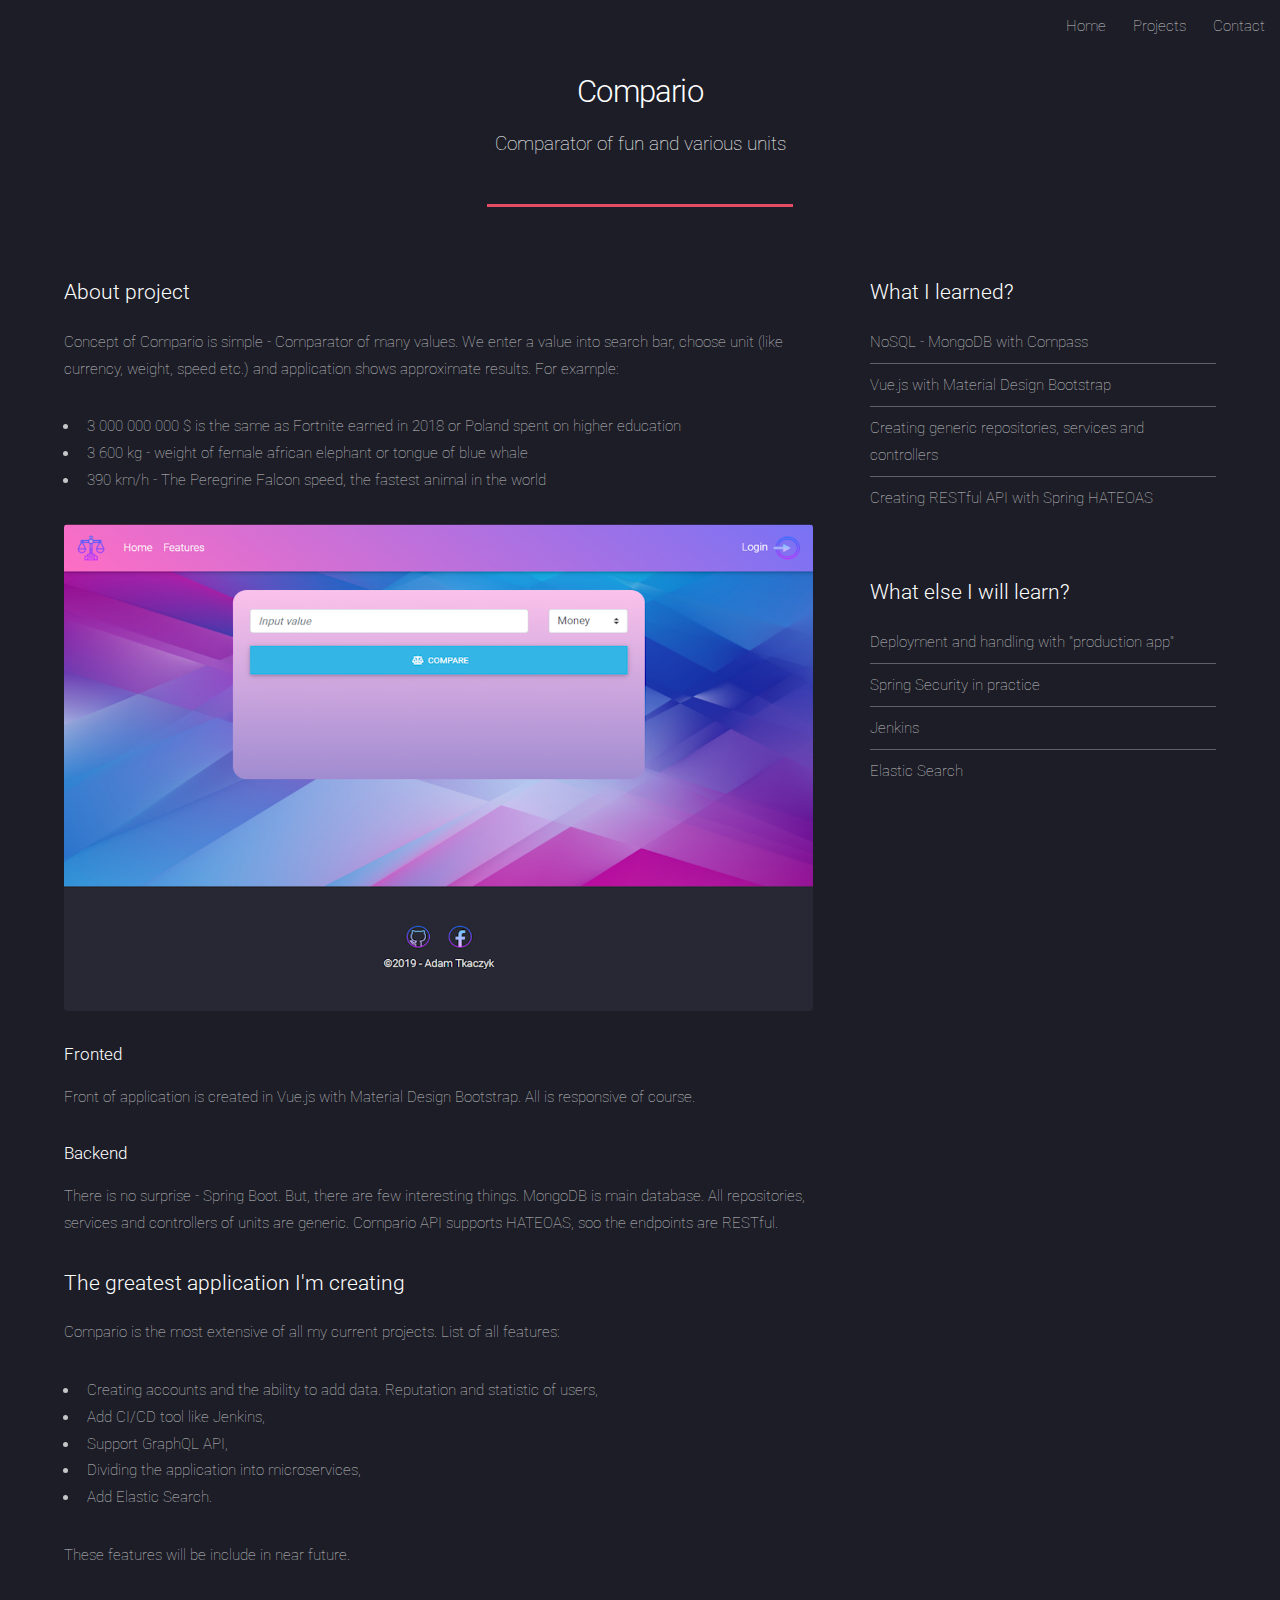
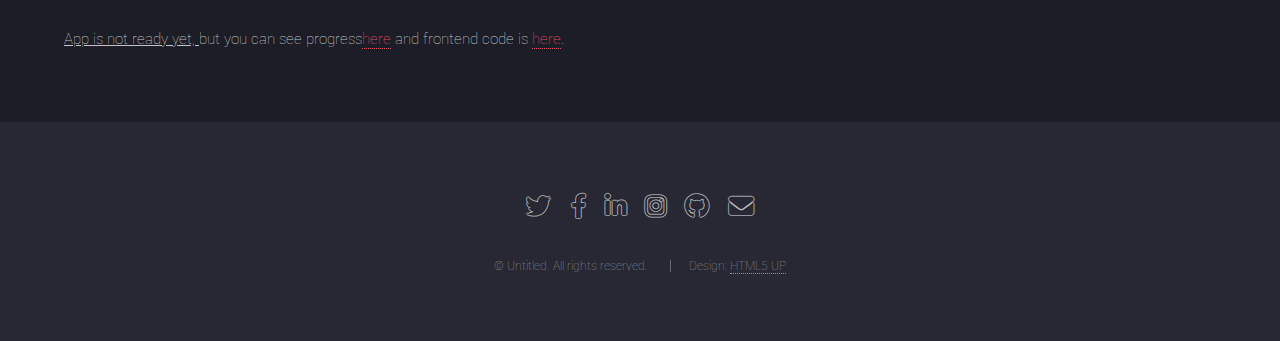
==== compario.html @ a169ca01 "add favicon.io support" ====
<!DOCTYPE HTML>
<!--
	Landed by HTML5 UP
	html5up.net | @ajlkn
	Free for personal and commercial use under the CCA 3.0 license (html5up.net/license)
-->
<html lang="en">
<head>
    <title>Adam Tkaczyk - Compario</title>
    <meta charset="utf-8"/>
    <meta name="viewport" content="width=device-width, initial-scale=1, user-scalable=no"/>
    <link rel="stylesheet" href="assets/css/main.css"/>

    <!--    favicons-->
    <link rel="apple-touch-icon" sizes="180x180" href="images/favicon_io/apple-touch-icon.png">
    <link rel="icon" type="image/png" sizes="32x32" href="images/favicon_io/favicon-32x32.png">
    <link rel="icon" type="image/png" sizes="16x16" href="images/favicon_io/favicon-16x16.png">
    <link rel="manifest" href="images/favicon_io/site.webmanifest">

    <noscript>
        <link rel="stylesheet" href="assets/css/noscript.css"/>
    </noscript>
</head>
<body class="is-preload landing">
<div id="page-wrapper">

    <!-- Header -->
    <header id="header">
        <h1 id="logo"><a href="index.html"></a></h1>
        <nav id="nav">
            <ul>
                <li><a href="index.html">Home</a></li>
                <li>
                    <a href="projects.html">Projects</a>
                    <ul>
                        <li><a href="lanscreenshooter.html">Lan Screen Shooter</a></li>
                        <li><a href="foodorderappbackend.html">Food Order App - Backend</a></li>
                        <li><a href="ifrequency.html">iFrequency</a></li>
                        <li><a href="compario.html">Compar.io</a></li>
                    </ul>
                </li>
                <li><a href="contact.html">Contact</a></li>
            </ul>
        </nav>
    </header>

    <!-- Main -->
    <div id="main" class="wrapper style1">
        <div class="container">
            <header class="major">
                <h2>Compario</h2>
                <p>Comparator of fun and various units</p>
            </header>
            <div class="row gtr-150">
                <div class="col-8 col-12-medium">

                    <!-- Content -->
                    <section id="content">

                        <h3>About project</h3>
                        <p>Concept of Compario is simple - Comparator of many values. We enter a value into search bar,
                            choose unit (like currency, weight, speed etc.) and application shows approximate results.
                            For
                            example:</p>
                        <ul>
                            <li>3 000 000 000 $ is the same as Fortnite earned in 2018 or Poland spent on higher
                                education
                            </li>
                            <li>3 600 kg - weight of female african elephant or tongue of blue whale</li>
                            <li>390 km/h - The Peregrine Falcon speed, the fastest animal in the world</li>
                        </ul>


                        <img src="images/compario/compario.png" class="image fit" alt="compario-front">

                        <h4>Fronted</h4>
                        <p>Front of application is created in Vue.js with Material Design Bootstrap. All is responsive
                            of course.</p>

                        <h4>Backend</h4>
                        <p>There is no surprise - Spring Boot. But, there are few interesting things. MongoDB is main
                            database. All repositories, services and controllers of units are generic. Compario API
                            supports HATEOAS, soo the endpoints are RESTful.</p>

                        <h3>The greatest application I'm creating</h3>
                        <p>Compario is the most extensive of all my current projects. List of all features:</p>
                        <ul>
                            <li>Creating accounts and the ability to add data. Reputation and statistic of users,</li>
                            <li>Add CI/CD tool like Jenkins,</li>
                            <li>Support GraphQL API,</li>
                            <li>Dividing the application into microservices,</li>
                            <li>Add Elastic Search.</li>
                        </ul>

                        <p>These features will be include in near future. </p>

                        <br>

                        <p><u> App is not ready yet, </u> but you can see progress<a
                                href="https://github.com/ChromeGG/compario"
                                target="_blank">here</a>
                            and frontend code is <a href="https://github.com/ChromeGG/compario-front"> here</a>.</p>
                    </section>

                </div>
                <div class="col-4 col-12-medium">

                    <!-- Sidebar -->
                    <section id="sidebar">
                        <section>
                            <h3>What I learned?</h3>
                            <ul class="alt">
                                <li>NoSQL - MongoDB with Compass</li>
                                <li>Vue.js with Material Design Bootstrap</li>
                                <li>Creating generic repositories, services and controllers</li>
                                <li>Creating RESTful API with Spring HATEOAS</li>
                            </ul>
                        </section>
                    </section>
                    <br>
                    <section>
                        <section>
                            <h3>What else I will learn?</h3>
                            <ul class="alt">
                                <li>Deployment and handling with "production app"</li>
                                <li>Spring Security in practice</li>
                                <li>Jenkins</li>
                                <li>Elastic Search</li>
                            </ul>
                        </section>
                    </section>

                </div>
            </div>
        </div>
    </div>

    <!-- Footer -->
    <footer id="footer">
        <ul class="icons">
            <li><a href="#" class="icon brands alt fa-twitter"><span class="label">Twitter</span></a></li>
            <li><a href="#" class="icon brands alt fa-facebook-f"><span class="label">Facebook</span></a></li>
            <li><a href="#" class="icon brands alt fa-linkedin-in"><span class="label">LinkedIn</span></a></li>
            <li><a href="#" class="icon brands alt fa-instagram"><span class="label">Instagram</span></a></li>
            <li><a href="#" class="icon brands alt fa-github"><span class="label">GitHub</span></a></li>
            <li><a href="#" class="icon solid alt fa-envelope"><span class="label">Email</span></a></li>
        </ul>
        <ul class="copyright">
            <li>&copy; Untitled. All rights reserved.</li>
            <li>Design: <a href="http://html5up.net">HTML5 UP</a></li>
        </ul>
    </footer>

</div>

<!-- Scripts -->
<script src="assets/js/jquery.min.js"></script>
<script src="assets/js/jquery.scrolly.min.js"></script>
<script src="assets/js/jquery.dropotron.min.js"></script>
<script src="assets/js/jquery.scrollex.min.js"></script>
<script src="assets/js/browser.min.js"></script>
<script src="assets/js/breakpoints.min.js"></script>
<script src="assets/js/util.js"></script>
<script src="assets/js/main.js"></script>

</body>
</html>
---- assets/css/main.css ----
@import url("all.min.css");
@import url("https://fonts.googleapis.com/css?family=Roboto:100,300,100italic,300italic");

/*
	Landed by HTML5 UP
	html5up.net | @ajlkn
	Free for personal and commercial use under the CCA 3.0 license (html5up.net/license)
*/

html, body, div, span, applet, object,
iframe, h1, h2, h3, h4, h5, h6, p, blockquote,
pre, a, abbr, acronym, address, big, cite,
code, del, dfn, em, img, ins, kbd, q, s, samp,
small, strike, strong, sub, sup, tt, var, b,
u, i, center, dl, dt, dd, ol, ul, li, fieldset,
form, label, legend, table, caption, tbody,
tfoot, thead, tr, th, td, article, aside,
canvas, details, embed, figure, figcaption,
footer, header, hgroup, menu, nav, output, ruby,
section, summary, time, mark, audio, video {
    margin: 0;
    padding: 0;
    border: 0;
    font-size: 100%;
    font: inherit;
    vertical-align: baseline;
}

article, aside, details, figcaption, figure,
footer, header, hgroup, menu, nav, section {
    display: block;
}

body {
    line-height: 1;
}

ol, ul {
    list-style: none;
}

blockquote, q {
    quotes: none;
}

blockquote:before, blockquote:after, q:before, q:after {
    content: '';
    content: none;
}

table {
    border-collapse: collapse;
    border-spacing: 0;
}

body {
    -webkit-text-size-adjust: none;
}

mark {
    background-color: transparent;
    color: inherit;
}

input::-moz-focus-inner {
    border: 0;
    padding: 0;
}

input, select, textarea {
    -moz-appearance: none;
    -webkit-appearance: none;
    -ms-appearance: none;
    appearance: none;
}

/* Basic */

html {
    box-sizing: border-box;
}

*, *:before, *:after {
    box-sizing: inherit;
}

html, body {
    background: #1c1d26;
}

body.is-preload *, body.is-preload *:before, body.is-preload *:after {
    -moz-animation: none !important;
    -webkit-animation: none !important;
    -ms-animation: none !important;
    animation: none !important;
    -moz-transition: none !important;
    -webkit-transition: none !important;
    -ms-transition: none !important;
    transition: none !important;
}

body, input, select, textarea {
    color: rgba(255, 255, 255, 0.75);
    font-family: "Roboto", Helvetica, sans-serif;
    font-size: 15pt;
    font-weight: 100;
    line-height: 1.75em;
}

a {
    -moz-transition: border-color 0.2s ease-in-out, color 0.2s ease-in-out;
    -webkit-transition: border-color 0.2s ease-in-out, color 0.2s ease-in-out;
    -ms-transition: border-color 0.2s ease-in-out, color 0.2s ease-in-out;
    transition: border-color 0.2s ease-in-out, color 0.2s ease-in-out;
    border-bottom: dotted 1px;
    color: #e44c65;
    text-decoration: none;
}

a:hover {
    color: #e44c65 !important;
    border-bottom-color: transparent;
}

strong, b {
    color: #ffffff;
    font-weight: 300;
}

em, i {
    font-style: italic;
}

p {
    margin: 0 0 2em 0;
}

h1, h2, h3, h4, h5, h6 {
    color: #ffffff;
    font-weight: 300;
    line-height: 1em;
    margin: 0 0 1em 0;
}

h1 a, h2 a, h3 a, h4 a, h5 a, h6 a {
    color: inherit;
    border: 0;
}

h2 {
    font-size: 2em;
    line-height: 1.5em;
    letter-spacing: -0.025em;
}

h3 {
    font-size: 1.35em;
    line-height: 1.5em;
}

h4 {
    font-size: 1.1em;
    line-height: 1.5em;
}

h5 {
    font-size: 0.9em;
    line-height: 1.5em;
}

h6 {
    font-size: 0.7em;
    line-height: 1.5em;
}

sub {
    font-size: 0.8em;
    position: relative;
    top: 0.5em;
}

sup {
    font-size: 0.8em;
    position: relative;
    top: -0.5em;
}

hr {
    border: 0;
    border-bottom: solid 1px rgba(255, 255, 255, 0.3);
    margin: 3em 0;
}

hr.major {
    margin: 4em 0;
}

blockquote {
    border-left: solid 4px rgba(255, 255, 255, 0.3);
    font-style: italic;
    margin: 0 0 2em 0;
    padding: 0.5em 0 0.5em 2em;
}

code {
    background: rgba(255, 255, 255, 0.075);
    border-radius: 4px;
    font-family: "Courier New", monospace;
    font-size: 0.9em;
    margin: 0 0.25em;
    padding: 0.25em 0.65em;
}

pre {
    -webkit-overflow-scrolling: touch;
    font-family: "Courier New", monospace;
    font-size: 0.9em;
    margin: 0 0 2em 0;
}

pre code {
    display: block;
    line-height: 1.75em;
    padding: 1em 1.5em;
    overflow-x: auto;
}

.align-left {
    text-align: left;
}

.align-center {
    text-align: center;
}

.align-right {
    text-align: right;
}

/* Loader */

@-moz-keyframes spinner-show {
    0% {
        opacity: 0;
    }

    100% {
        opacity: 1;
    }
}

@-webkit-keyframes spinner-show {
    0% {
        opacity: 0;
    }

    100% {
        opacity: 1;
    }
}

@-ms-keyframes spinner-show {
    0% {
        opacity: 0;
    }

    100% {
        opacity: 1;
    }
}

@keyframes spinner-show {
    0% {
        opacity: 0;
    }

    100% {
        opacity: 1;
    }
}

@-moz-keyframes spinner-hide {
    0% {
        color: rgba(255, 255, 255, 0.15);
        z-index: 100001;
        -moz-transform: scale(1) rotate(0deg);
        -webkit-transform: scale(1) rotate(0deg);
        -ms-transform: scale(1) rotate(0deg);
        transform: scale(1) rotate(0deg);
    }

    99% {
        color: #1c1d26;
        z-index: 100001;
        -moz-transform: scale(0.5) rotate(360deg);
        -webkit-transform: scale(0.5) rotate(360deg);
        -ms-transform: scale(0.5) rotate(360deg);
        transform: scale(0.5) rotate(360deg);
    }

    100% {
        color: #1c1d26;
        z-index: -1;
        -moz-transform: scale(0.5) rotate(360deg);
        -webkit-transform: scale(0.5) rotate(360deg);
        -ms-transform: scale(0.5) rotate(360deg);
        transform: scale(0.5) rotate(360deg);
    }
}

@-webkit-keyframes spinner-hide {
    0% {
        color: rgba(255, 255, 255, 0.15);
        z-index: 100001;
        -moz-transform: scale(1) rotate(0deg);
        -webkit-transform: scale(1) rotate(0deg);
        -ms-transform: scale(1) rotate(0deg);
        transform: scale(1) rotate(0deg);
    }

    99% {
        color: #1c1d26;
        z-index: 100001;
        -moz-transform: scale(0.5) rotate(360deg);
        -webkit-transform: scale(0.5) rotate(360deg);
        -ms-transform: scale(0.5) rotate(360deg);
        transform: scale(0.5) rotate(360deg);
    }

    100% {
        color: #1c1d26;
        z-index: -1;
        -moz-transform: scale(0.5) rotate(360deg);
        -webkit-transform: scale(0.5) rotate(360deg);
        -ms-transform: scale(0.5) rotate(360deg);
        transform: scale(0.5) rotate(360deg);
    }
}

@-ms-keyframes spinner-hide {
    0% {
        color: rgba(255, 255, 255, 0.15);
        z-index: 100001;
        -moz-transform: scale(1) rotate(0deg);
        -webkit-transform: scale(1) rotate(0deg);
        -ms-transform: scale(1) rotate(0deg);
        transform: scale(1) rotate(0deg);
    }

    99% {
        color: #1c1d26;
        z-index: 100001;
        -moz-transform: scale(0.5) rotate(360deg);
        -webkit-transform: scale(0.5) rotate(360deg);
        -ms-transform: scale(0.5) rotate(360deg);
        transform: scale(0.5) rotate(360deg);
    }

    100% {
        color: #1c1d26;
        z-index: -1;
        -moz-transform: scale(0.5) rotate(360deg);
        -webkit-transform: scale(0.5) rotate(360deg);
        -ms-transform: scale(0.5) rotate(360deg);
        transform: scale(0.5) rotate(360deg);
    }
}

@keyframes spinner-hide {
    0% {
        color: rgba(255, 255, 255, 0.15);
        z-index: 100001;
        -moz-transform: scale(1) rotate(0deg);
        -webkit-transform: scale(1) rotate(0deg);
        -ms-transform: scale(1) rotate(0deg);
        transform: scale(1) rotate(0deg);
    }

    99% {
        color: #1c1d26;
        z-index: 100001;
        -moz-transform: scale(0.5) rotate(360deg);
        -webkit-transform: scale(0.5) rotate(360deg);
        -ms-transform: scale(0.5) rotate(360deg);
        transform: scale(0.5) rotate(360deg);
    }

    100% {
        color: #1c1d26;
        z-index: -1;
        -moz-transform: scale(0.5) rotate(360deg);
        -webkit-transform: scale(0.5) rotate(360deg);
        -ms-transform: scale(0.5) rotate(360deg);
        transform: scale(0.5) rotate(360deg);
    }
}

@-moz-keyframes spinner-rotate {
    0% {
        -moz-transform: scale(1) rotate(0deg);
        -webkit-transform: scale(1) rotate(0deg);
        -ms-transform: scale(1) rotate(0deg);
        transform: scale(1) rotate(0deg);
    }

    100% {
        -moz-transform: scale(1) rotate(360deg);
        -webkit-transform: scale(1) rotate(360deg);
        -ms-transform: scale(1) rotate(360deg);
        transform: scale(1) rotate(360deg);
    }
}

@-webkit-keyframes spinner-rotate {
    0% {
        -moz-transform: scale(1) rotate(0deg);
        -webkit-transform: scale(1) rotate(0deg);
        -ms-transform: scale(1) rotate(0deg);
        transform: scale(1) rotate(0deg);
    }

    100% {
        -moz-transform: scale(1) rotate(360deg);
        -webkit-transform: scale(1) rotate(360deg);
        -ms-transform: scale(1) rotate(360deg);
        transform: scale(1) rotate(360deg);
    }
}

@-ms-keyframes spinner-rotate {
    0% {
        -moz-transform: scale(1) rotate(0deg);
        -webkit-transform: scale(1) rotate(0deg);
        -ms-transform: scale(1) rotate(0deg);
        transform: scale(1) rotate(0deg);
    }

    100% {
        -moz-transform: scale(1) rotate(360deg);
        -webkit-transform: scale(1) rotate(360deg);
        -ms-transform: scale(1) rotate(360deg);
        transform: scale(1) rotate(360deg);
    }
}

@keyframes spinner-rotate {
    0% {
        -moz-transform: scale(1) rotate(0deg);
        -webkit-transform: scale(1) rotate(0deg);
        -ms-transform: scale(1) rotate(0deg);
        transform: scale(1) rotate(0deg);
    }

    100% {
        -moz-transform: scale(1) rotate(360deg);
        -webkit-transform: scale(1) rotate(360deg);
        -ms-transform: scale(1) rotate(360deg);
        transform: scale(1) rotate(360deg);
    }
}

@-moz-keyframes overlay-hide {
    0% {
        opacity: 1;
        z-index: 100000;
    }

    15% {
        opacity: 1;
        z-index: 100000;
    }

    99% {
        opacity: 0;
        z-index: 100000;
    }

    100% {
        opacity: 0;
        z-index: -1;
    }
}

@-webkit-keyframes overlay-hide {
    0% {
        opacity: 1;
        z-index: 100000;
    }

    15% {
        opacity: 1;
        z-index: 100000;
    }

    99% {
        opacity: 0;
        z-index: 100000;
    }

    100% {
        opacity: 0;
        z-index: -1;
    }
}

@-ms-keyframes overlay-hide {
    0% {
        opacity: 1;
        z-index: 100000;
    }

    15% {
        opacity: 1;
        z-index: 100000;
    }

    99% {
        opacity: 0;
        z-index: 100000;
    }

    100% {
        opacity: 0;
        z-index: -1;
    }
}

@keyframes overlay-hide {
    0% {
        opacity: 1;
        z-index: 100000;
    }

    15% {
        opacity: 1;
        z-index: 100000;
    }

    99% {
        opacity: 0;
        z-index: 100000;
    }

    100% {
        opacity: 0;
        z-index: -1;
    }
}

body.landing {
    text-decoration: none;
}

body.landing:before {
    -moz-osx-font-smoothing: grayscale;
    -webkit-font-smoothing: antialiased;
    display: inline-block;
    font-style: normal;
    font-variant: normal;
    text-rendering: auto;
    line-height: 1;
    text-transform: none !important;
    font-family: 'Font Awesome 5 Free';
    font-weight: 900;
}

body.landing:before {
    -moz-animation: spinner-show 1.5s 1 0.25s ease forwards, spinner-hide 0.25s ease-in-out forwards !important;
    -webkit-animation: spinner-show 1.5s 1 0.25s ease forwards, spinner-hide 0.25s ease-in-out forwards !important;
    -ms-animation: spinner-show 1.5s 1 0.25s ease forwards, spinner-hide 0.25s ease-in-out forwards !important;
    animation: spinner-show 1.5s 1 0.25s ease forwards, spinner-hide 0.25s ease-in-out forwards !important;
    -moz-transform-origin: 50% 50%;
    -webkit-transform-origin: 50% 50%;
    -ms-transform-origin: 50% 50%;
    transform-origin: 50% 50%;
    color: rgba(255, 255, 255, 0.15);
    content: '\f1ce';
    cursor: default;
    display: block;
    font-size: 2em;
    height: 2em;
    left: 50%;
    line-height: 2em;
    margin: -1em 0 0 -1em;
    opacity: 0;
    position: fixed;
    text-align: center;
    top: 50%;
    width: 2em;
    z-index: -1;
}

body.landing:after {
    -moz-animation: overlay-hide 1.5s ease-in forwards !important;
    -webkit-animation: overlay-hide 1.5s ease-in forwards !important;
    -ms-animation: overlay-hide 1.5s ease-in forwards !important;
    animation: overlay-hide 1.5s ease-in forwards !important;
    background: #1c1d26;
    content: '';
    display: block;
    height: 100%;
    left: 0;
    opacity: 0;
    position: fixed;
    top: 0;
    width: 100%;
    z-index: -1;
}

body.landing.is-preload:before {
    -moz-animation: spinner-show 1.5s 1 0.25s ease forwards, spinner-rotate 0.75s infinite linear !important;
    -webkit-animation: spinner-show 1.5s 1 0.25s ease forwards, spinner-rotate 0.75s infinite linear !important;
    -ms-animation: spinner-show 1.5s 1 0.25s ease forwards, spinner-rotate 0.75s infinite linear !important;
    animation: spinner-show 1.5s 1 0.25s ease forwards, spinner-rotate 0.75s infinite linear !important;
    z-index: 100001;
}

body.landing.is-preload:after {
    -moz-animation: none !important;
    -webkit-animation: none !important;
    -ms-animation: none !important;
    animation: none !important;
    opacity: 1;
    z-index: 100000;
}

@media (-webkit-min-device-pixel-ratio: 2) {

    body.landing:before {
        line-height: 2.025em;
    }

}

/* Container */

.container {
    margin: 0 auto;
    max-width: calc(100% - 4em);
    width: 70em;
}

.container.xsmall {
    width: 17.5em;
}

.container.small {
    width: 35em;
}

.container.medium {
    width: 52.5em;
}

.container.large {
    width: 87.5em;
}

.container.xlarge {
    width: 105em;
}

.container.max {
    width: 100%;
}

@media screen and (max-width: 1280px) {

    .container {
        width: 90%;
        max-width: 100%;
    }

}

@media screen and (max-width: 980px) {

    .container {
        width: 100% !important;
    }

}

/* Row */

.row {
    display: flex;
    flex-wrap: wrap;
    box-sizing: border-box;
    align-items: stretch;
}

.row > * {
    box-sizing: border-box;
}

.row.gtr-uniform > * > :last-child {
    margin-bottom: 0;
}

.row.aln-left {
    justify-content: flex-start;
}

.row.aln-center {
    justify-content: center;
}

.row.aln-right {
    justify-content: flex-end;
}

.row.aln-top {
    align-items: flex-start;
}

.row.aln-middle {
    align-items: center;
}

.row.aln-bottom {
    align-items: flex-end;
}

.row > .imp {
    order: -1;
}

.row > .col-1 {
    width: 8.33333%;
}

.row > .off-1 {
    margin-left: 8.33333%;
}

.row > .col-2 {
    width: 16.66667%;
}

.row > .off-2 {
    margin-left: 16.66667%;
}

.row > .col-3 {
    width: 25%;
}

.row > .off-3 {
    margin-left: 25%;
}

.row > .col-4 {
    width: 33.33333%;
}

.row > .off-4 {
    margin-left: 33.33333%;
}

.row > .col-5 {
    width: 41.66667%;
}

.row > .off-5 {
    margin-left: 41.66667%;
}

.row > .col-6 {
    width: 50%;
}

.row > .off-6 {
    margin-left: 50%;
}

.row > .col-7 {
    width: 58.33333%;
}

.row > .off-7 {
    margin-left: 58.33333%;
}

.row > .col-8 {
    width: 66.66667%;
}

.row > .off-8 {
    margin-left: 66.66667%;
}

.row > .col-9 {
    width: 75%;
}

.row > .off-9 {
    margin-left: 75%;
}

.row > .col-10 {
    width: 83.33333%;
}

.row > .off-10 {
    margin-left: 83.33333%;
}

.row > .col-11 {
    width: 91.66667%;
}

.row > .off-11 {
    margin-left: 91.66667%;
}

.row > .col-12 {
    width: 100%;
}

.row > .off-12 {
    margin-left: 100%;
}

.row.gtr-0 {
    margin-top: 0;
    margin-left: 0em;
}

.row.gtr-0 > * {
    padding: 0 0 0 0em;
}

.row.gtr-0.gtr-uniform {
    margin-top: 0em;
}

.row.gtr-0.gtr-uniform > * {
    padding-top: 0em;
}

.row.gtr-25 {
    margin-top: 0;
    margin-left: -0.625em;
}

.row.gtr-25 > * {
    padding: 0 0 0 0.625em;
}

.row.gtr-25.gtr-uniform {
    margin-top: -0.625em;
}

.row.gtr-25.gtr-uniform > * {
    padding-top: 0.625em;
}

.row.gtr-50 {
    margin-top: 0;
    margin-left: -1.25em;
}

.row.gtr-50 > * {
    padding: 0 0 0 1.25em;
}

.row.gtr-50.gtr-uniform {
    margin-top: -1.25em;
}

.row.gtr-50.gtr-uniform > * {
    padding-top: 1.25em;
}

.row {
    margin-top: 0;
    margin-left: -2.5em;
}

.row > * {
    padding: 0 0 0 2.5em;
}

.row.gtr-uniform {
    margin-top: -2.5em;
}

.row.gtr-uniform > * {
    padding-top: 2.5em;
}

.row.gtr-150 {
    margin-top: 0;
    margin-left: -3.75em;
}

.row.gtr-150 > * {
    padding: 0 0 0 3.75em;
}

.row.gtr-150.gtr-uniform {
    margin-top: -3.75em;
}

.row.gtr-150.gtr-uniform > * {
    padding-top: 3.75em;
}

.row.gtr-200 {
    margin-top: 0;
    margin-left: -5em;
}

.row.gtr-200 > * {
    padding: 0 0 0 5em;
}

.row.gtr-200.gtr-uniform {
    margin-top: -5em;
}

.row.gtr-200.gtr-uniform > * {
    padding-top: 5em;
}

@media screen and (max-width: 1680px) {

    .row {
        display: flex;
        flex-wrap: wrap;
        box-sizing: border-box;
        align-items: stretch;
    }

    .row > * {
        box-sizing: border-box;
    }

    .row.gtr-uniform > * > :last-child {
        margin-bottom: 0;
    }

    .row.aln-left {
        justify-content: flex-start;
    }

    .row.aln-center {
        justify-content: center;
    }

    .row.aln-right {
        justify-content: flex-end;
    }

    .row.aln-top {
        align-items: flex-start;
    }

    .row.aln-middle {
        align-items: center;
    }

    .row.aln-bottom {
        align-items: flex-end;
    }

    .row > .imp-xlarge {
        order: -1;
    }

    .row > .col-1-xlarge {
        width: 8.33333%;
    }

    .row > .off-1-xlarge {
        margin-left: 8.33333%;
    }

    .row > .col-2-xlarge {
        width: 16.66667%;
    }

    .row > .off-2-xlarge {
        margin-left: 16.66667%;
    }

    .row > .col-3-xlarge {
        width: 25%;
    }

    .row > .off-3-xlarge {
        margin-left: 25%;
    }

    .row > .col-4-xlarge {
        width: 33.33333%;
    }

    .row > .off-4-xlarge {
        margin-left: 33.33333%;
    }

    .row > .col-5-xlarge {
        width: 41.66667%;
    }

    .row > .off-5-xlarge {
        margin-left: 41.66667%;
    }

    .row > .col-6-xlarge {
        width: 50%;
    }

    .row > .off-6-xlarge {
        margin-left: 50%;
    }

    .row > .col-7-xlarge {
        width: 58.33333%;
    }

    .row > .off-7-xlarge {
        margin-left: 58.33333%;
    }

    .row > .col-8-xlarge {
        width: 66.66667%;
    }

    .row > .off-8-xlarge {
        margin-left: 66.66667%;
    }

    .row > .col-9-xlarge {
        width: 75%;
    }

    .row > .off-9-xlarge {
        margin-left: 75%;
    }

    .row > .col-10-xlarge {
        width: 83.33333%;
    }

    .row > .off-10-xlarge {
        margin-left: 83.33333%;
    }

    .row > .col-11-xlarge {
        width: 91.66667%;
    }

    .row > .off-11-xlarge {
        margin-left: 91.66667%;
    }

    .row > .col-12-xlarge {
        width: 100%;
    }

    .row > .off-12-xlarge {
        margin-left: 100%;
    }

    .row.gtr-0 {
        margin-top: 0;
        margin-left: 0em;
    }

    .row.gtr-0 > * {
        padding: 0 0 0 0em;
    }

    .row.gtr-0.gtr-uniform {
        margin-top: 0em;
    }

    .row.gtr-0.gtr-uniform > * {
        padding-top: 0em;
    }

    .row.gtr-25 {
        margin-top: 0;
        margin-left: -0.625em;
    }

    .row.gtr-25 > * {
        padding: 0 0 0 0.625em;
    }

    .row.gtr-25.gtr-uniform {
        margin-top: -0.625em;
    }

    .row.gtr-25.gtr-uniform > * {
        padding-top: 0.625em;
    }

    .row.gtr-50 {
        margin-top: 0;
        margin-left: -1.25em;
    }

    .row.gtr-50 > * {
        padding: 0 0 0 1.25em;
    }

    .row.gtr-50.gtr-uniform {
        margin-top: -1.25em;
    }

    .row.gtr-50.gtr-uniform > * {
        padding-top: 1.25em;
    }

    .row {
        margin-top: 0;
        margin-left: -2.5em;
    }

    .row > * {
        padding: 0 0 0 2.5em;
    }

    .row.gtr-uniform {
        margin-top: -2.5em;
    }

    .row.gtr-uniform > * {
        padding-top: 2.5em;
    }

    .row.gtr-150 {
        margin-top: 0;
        margin-left: -3.75em;
    }

    .row.gtr-150 > * {
        padding: 0 0 0 3.75em;
    }

    .row.gtr-150.gtr-uniform {
        margin-top: -3.75em;
    }

    .row.gtr-150.gtr-uniform > * {
        padding-top: 3.75em;
    }

    .row.gtr-200 {
        margin-top: 0;
        margin-left: -5em;
    }

    .row.gtr-200 > * {
        padding: 0 0 0 5em;
    }

    .row.gtr-200.gtr-uniform {
        margin-top: -5em;
    }

    .row.gtr-200.gtr-uniform > * {
        padding-top: 5em;
    }

}

@media screen and (max-width: 1280px) {

    .row {
        display: flex;
        flex-wrap: wrap;
        box-sizing: border-box;
        align-items: stretch;
    }

    .row > * {
        box-sizing: border-box;
    }

    .row.gtr-uniform > * > :last-child {
        margin-bottom: 0;
    }

    .row.aln-left {
        justify-content: flex-start;
    }

    .row.aln-center {
        justify-content: center;
    }

    .row.aln-right {
        justify-content: flex-end;
    }

    .row.aln-top {
        align-items: flex-start;
    }

    .row.aln-middle {
        align-items: center;
    }

    .row.aln-bottom {
        align-items: flex-end;
    }

    .row > .imp-large {
        order: -1;
    }

    .row > .col-1-large {
        width: 8.33333%;
    }

    .row > .off-1-large {
        margin-left: 8.33333%;
    }

    .row > .col-2-large {
        width: 16.66667%;
    }

    .row > .off-2-large {
        margin-left: 16.66667%;
    }

    .row > .col-3-large {
        width: 25%;
    }

    .row > .off-3-large {
        margin-left: 25%;
    }

    .row > .col-4-large {
        width: 33.33333%;
    }

    .row > .off-4-large {
        margin-left: 33.33333%;
    }

    .row > .col-5-large {
        width: 41.66667%;
    }

    .row > .off-5-large {
        margin-left: 41.66667%;
    }

    .row > .col-6-large {
        width: 50%;
    }

    .row > .off-6-large {
        margin-left: 50%;
    }

    .row > .col-7-large {
        width: 58.33333%;
    }

    .row > .off-7-large {
        margin-left: 58.33333%;
    }

    .row > .col-8-large {
        width: 66.66667%;
    }

    .row > .off-8-large {
        margin-left: 66.66667%;
    }

    .row > .col-9-large {
        width: 75%;
    }

    .row > .off-9-large {
        margin-left: 75%;
    }

    .row > .col-10-large {
        width: 83.33333%;
    }

    .row > .off-10-large {
        margin-left: 83.33333%;
    }

    .row > .col-11-large {
        width: 91.66667%;
    }

    .row > .off-11-large {
        margin-left: 91.66667%;
    }

    .row > .col-12-large {
        width: 100%;
    }

    .row > .off-12-large {
        margin-left: 100%;
    }

    .row.gtr-0 {
        margin-top: 0;
        margin-left: 0em;
    }

    .row.gtr-0 > * {
        padding: 0 0 0 0em;
    }

    .row.gtr-0.gtr-uniform {
        margin-top: 0em;
    }

    .row.gtr-0.gtr-uniform > * {
        padding-top: 0em;
    }

    .row.gtr-25 {
        margin-top: 0;
        margin-left: -0.625em;
    }

    .row.gtr-25 > * {
        padding: 0 0 0 0.625em;
    }

    .row.gtr-25.gtr-uniform {
        margin-top: -0.625em;
    }

    .row.gtr-25.gtr-uniform > * {
        padding-top: 0.625em;
    }

    .row.gtr-50 {
        margin-top: 0;
        margin-left: -1.25em;
    }

    .row.gtr-50 > * {
        padding: 0 0 0 1.25em;
    }

    .row.gtr-50.gtr-uniform {
        margin-top: -1.25em;
    }

    .row.gtr-50.gtr-uniform > * {
        padding-top: 1.25em;
    }

    .row {
        margin-top: 0;
        margin-left: -2.5em;
    }

    .row > * {
        padding: 0 0 0 2.5em;
    }

    .row.gtr-uniform {
        margin-top: -2.5em;
    }

    .row.gtr-uniform > * {
        padding-top: 2.5em;
    }

    .row.gtr-150 {
        margin-top: 0;
        margin-left: -3.75em;
    }

    .row.gtr-150 > * {
        padding: 0 0 0 3.75em;
    }

    .row.gtr-150.gtr-uniform {
        margin-top: -3.75em;
    }

    .row.gtr-150.gtr-uniform > * {
        padding-top: 3.75em;
    }

    .row.gtr-200 {
        margin-top: 0;
        margin-left: -5em;
    }

    .row.gtr-200 > * {
        padding: 0 0 0 5em;
    }

    .row.gtr-200.gtr-uniform {
        margin-top: -5em;
    }

    .row.gtr-200.gtr-uniform > * {
        padding-top: 5em;
    }

}

@media screen and (max-width: 980px) {

    .row {
        display: flex;
        flex-wrap: wrap;
        box-sizing: border-box;
        align-items: stretch;
    }

    .row > * {
        box-sizing: border-box;
    }

    .row.gtr-uniform > * > :last-child {
        margin-bottom: 0;
    }

    .row.aln-left {
        justify-content: flex-start;
    }

    .row.aln-center {
        justify-content: center;
    }

    .row.aln-right {
        justify-content: flex-end;
    }

    .row.aln-top {
        align-items: flex-start;
    }

    .row.aln-middle {
        align-items: center;
    }

    .row.aln-bottom {
        align-items: flex-end;
    }

    .row > .imp-medium {
        order: -1;
    }

    .row > .col-1-medium {
        width: 8.33333%;
    }

    .row > .off-1-medium {
        margin-left: 8.33333%;
    }

    .row > .col-2-medium {
        width: 16.66667%;
    }

    .row > .off-2-medium {
        margin-left: 16.66667%;
    }

    .row > .col-3-medium {
        width: 25%;
    }

    .row > .off-3-medium {
        margin-left: 25%;
    }

    .row > .col-4-medium {
        width: 33.33333%;
    }

    .row > .off-4-medium {
        margin-left: 33.33333%;
    }

    .row > .col-5-medium {
        width: 41.66667%;
    }

    .row > .off-5-medium {
        margin-left: 41.66667%;
    }

    .row > .col-6-medium {
        width: 50%;
    }

    .row > .off-6-medium {
        margin-left: 50%;
    }

    .row > .col-7-medium {
        width: 58.33333%;
    }

    .row > .off-7-medium {
        margin-left: 58.33333%;
    }

    .row > .col-8-medium {
        width: 66.66667%;
    }

    .row > .off-8-medium {
        margin-left: 66.66667%;
    }

    .row > .col-9-medium {
        width: 75%;
    }

    .row > .off-9-medium {
        margin-left: 75%;
    }

    .row > .col-10-medium {
        width: 83.33333%;
    }

    .row > .off-10-medium {
        margin-left: 83.33333%;
    }

    .row > .col-11-medium {
        width: 91.66667%;
    }

    .row > .off-11-medium {
        margin-left: 91.66667%;
    }

    .row > .col-12-medium {
        width: 100%;
    }

    .row > .off-12-medium {
        margin-left: 100%;
    }

    .row.gtr-0 {
        margin-top: 0;
        margin-left: 0em;
    }

    .row.gtr-0 > * {
        padding: 0 0 0 0em;
    }

    .row.gtr-0.gtr-uniform {
        margin-top: 0em;
    }

    .row.gtr-0.gtr-uniform > * {
        padding-top: 0em;
    }

    .row.gtr-25 {
        margin-top: 0;
        margin-left: -0.625em;
    }

    .row.gtr-25 > * {
        padding: 0 0 0 0.625em;
    }

    .row.gtr-25.gtr-uniform {
        margin-top: -0.625em;
    }

    .row.gtr-25.gtr-uniform > * {
        padding-top: 0.625em;
    }

    .row.gtr-50 {
        margin-top: 0;
        margin-left: -1.25em;
    }

    .row.gtr-50 > * {
        padding: 0 0 0 1.25em;
    }

    .row.gtr-50.gtr-uniform {
        margin-top: -1.25em;
    }

    .row.gtr-50.gtr-uniform > * {
        padding-top: 1.25em;
    }

    .row {
        margin-top: 0;
        margin-left: -2.5em;
    }

    .row > * {
        padding: 0 0 0 2.5em;
    }

    .row.gtr-uniform {
        margin-top: -2.5em;
    }

    .row.gtr-uniform > * {
        padding-top: 2.5em;
    }

    .row.gtr-150 {
        margin-top: 0;
        margin-left: -3.75em;
    }

    .row.gtr-150 > * {
        padding: 0 0 0 3.75em;
    }

    .row.gtr-150.gtr-uniform {
        margin-top: -3.75em;
    }

    .row.gtr-150.gtr-uniform > * {
        padding-top: 3.75em;
    }

    .row.gtr-200 {
        margin-top: 0;
        margin-left: -5em;
    }

    .row.gtr-200 > * {
        padding: 0 0 0 5em;
    }

    .row.gtr-200.gtr-uniform {
        margin-top: -5em;
    }

    .row.gtr-200.gtr-uniform > * {
        padding-top: 5em;
    }

}

@media screen and (max-width: 736px) {

    .row {
        display: flex;
        flex-wrap: wrap;
        box-sizing: border-box;
        align-items: stretch;
    }

    .row > * {
        box-sizing: border-box;
    }

    .row.gtr-uniform > * > :last-child {
        margin-bottom: 0;
    }

    .row.aln-left {
        justify-content: flex-start;
    }

    .row.aln-center {
        justify-content: center;
    }

    .row.aln-right {
        justify-content: flex-end;
    }

    .row.aln-top {
        align-items: flex-start;
    }

    .row.aln-middle {
        align-items: center;
    }

    .row.aln-bottom {
        align-items: flex-end;
    }

    .row > .imp-small {
        order: -1;
    }

    .row > .col-1-small {
        width: 8.33333%;
    }

    .row > .off-1-small {
        margin-left: 8.33333%;
    }

    .row > .col-2-small {
        width: 16.66667%;
    }

    .row > .off-2-small {
        margin-left: 16.66667%;
    }

    .row > .col-3-small {
        width: 25%;
    }

    .row > .off-3-small {
        margin-left: 25%;
    }

    .row > .col-4-small {
        width: 33.33333%;
    }

    .row > .off-4-small {
        margin-left: 33.33333%;
    }

    .row > .col-5-small {
        width: 41.66667%;
    }

    .row > .off-5-small {
        margin-left: 41.66667%;
    }

    .row > .col-6-small {
        width: 50%;
    }

    .row > .off-6-small {
        margin-left: 50%;
    }

    .row > .col-7-small {
        width: 58.33333%;
    }

    .row > .off-7-small {
        margin-left: 58.33333%;
    }

    .row > .col-8-small {
        width: 66.66667%;
    }

    .row > .off-8-small {
        margin-left: 66.66667%;
    }

    .row > .col-9-small {
        width: 75%;
    }

    .row > .off-9-small {
        margin-left: 75%;
    }

    .row > .col-10-small {
        width: 83.33333%;
    }

    .row > .off-10-small {
        margin-left: 83.33333%;
    }

    .row > .col-11-small {
        width: 91.66667%;
    }

    .row > .off-11-small {
        margin-left: 91.66667%;
    }

    .row > .col-12-small {
        width: 100%;
    }

    .row > .off-12-small {
        margin-left: 100%;
    }

    .row.gtr-0 {
        margin-top: 0;
        margin-left: 0em;
    }

    .row.gtr-0 > * {
        padding: 0 0 0 0em;
    }

    .row.gtr-0.gtr-uniform {
        margin-top: 0em;
    }

    .row.gtr-0.gtr-uniform > * {
        padding-top: 0em;
    }

    .row.gtr-25 {
        margin-top: 0;
        margin-left: -0.625em;
    }

    .row.gtr-25 > * {
        padding: 0 0 0 0.625em;
    }

    .row.gtr-25.gtr-uniform {
        margin-top: -0.625em;
    }

    .row.gtr-25.gtr-uniform > * {
        padding-top: 0.625em;
    }

    .row.gtr-50 {
        margin-top: 0;
        margin-left: -1.25em;
    }

    .row.gtr-50 > * {
        padding: 0 0 0 1.25em;
    }

    .row.gtr-50.gtr-uniform {
        margin-top: -1.25em;
    }

    .row.gtr-50.gtr-uniform > * {
        padding-top: 1.25em;
    }

    .row {
        margin-top: 0;
        margin-left: -2.5em;
    }

    .row > * {
        padding: 0 0 0 2.5em;
    }

    .row.gtr-uniform {
        margin-top: -2.5em;
    }

    .row.gtr-uniform > * {
        padding-top: 2.5em;
    }

    .row.gtr-150 {
        margin-top: 0;
        margin-left: -3.75em;
    }

    .row.gtr-150 > * {
        padding: 0 0 0 3.75em;
    }

    .row.gtr-150.gtr-uniform {
        margin-top: -3.75em;
    }

    .row.gtr-150.gtr-uniform > * {
        padding-top: 3.75em;
    }

    .row.gtr-200 {
        margin-top: 0;
        margin-left: -5em;
    }

    .row.gtr-200 > * {
        padding: 0 0 0 5em;
    }

    .row.gtr-200.gtr-uniform {
        margin-top: -5em;
    }

    .row.gtr-200.gtr-uniform > * {
        padding-top: 5em;
    }

}

@media screen and (max-width: 480px) {

    .row {
        display: flex;
        flex-wrap: wrap;
        box-sizing: border-box;
        align-items: stretch;
    }

    .row > * {
        box-sizing: border-box;
    }

    .row.gtr-uniform > * > :last-child {
        margin-bottom: 0;
    }

    .row.aln-left {
        justify-content: flex-start;
    }

    .row.aln-center {
        justify-content: center;
    }

    .row.aln-right {
        justify-content: flex-end;
    }

    .row.aln-top {
        align-items: flex-start;
    }

    .row.aln-middle {
        align-items: center;
    }

    .row.aln-bottom {
        align-items: flex-end;
    }

    .row > .imp-xsmall {
        order: -1;
    }

    .row > .col-1-xsmall {
        width: 8.33333%;
    }

    .row > .off-1-xsmall {
        margin-left: 8.33333%;
    }

    .row > .col-2-xsmall {
        width: 16.66667%;
    }

    .row > .off-2-xsmall {
        margin-left: 16.66667%;
    }

    .row > .col-3-xsmall {
        width: 25%;
    }

    .row > .off-3-xsmall {
        margin-left: 25%;
    }

    .row > .col-4-xsmall {
        width: 33.33333%;
    }

    .row > .off-4-xsmall {
        margin-left: 33.33333%;
    }

    .row > .col-5-xsmall {
        width: 41.66667%;
    }

    .row > .off-5-xsmall {
        margin-left: 41.66667%;
    }

    .row > .col-6-xsmall {
        width: 50%;
    }

    .row > .off-6-xsmall {
        margin-left: 50%;
    }

    .row > .col-7-xsmall {
        width: 58.33333%;
    }

    .row > .off-7-xsmall {
        margin-left: 58.33333%;
    }

    .row > .col-8-xsmall {
        width: 66.66667%;
    }

    .row > .off-8-xsmall {
        margin-left: 66.66667%;
    }

    .row > .col-9-xsmall {
        width: 75%;
    }

    .row > .off-9-xsmall {
        margin-left: 75%;
    }

    .row > .col-10-xsmall {
        width: 83.33333%;
    }

    .row > .off-10-xsmall {
        margin-left: 83.33333%;
    }

    .row > .col-11-xsmall {
        width: 91.66667%;
    }

    .row > .off-11-xsmall {
        margin-left: 91.66667%;
    }

    .row > .col-12-xsmall {
        width: 100%;
    }

    .row > .off-12-xsmall {
        margin-left: 100%;
    }

    .row.gtr-0 {
        margin-top: 0;
        margin-left: 0em;
    }

    .row.gtr-0 > * {
        padding: 0 0 0 0em;
    }

    .row.gtr-0.gtr-uniform {
        margin-top: 0em;
    }

    .row.gtr-0.gtr-uniform > * {
        padding-top: 0em;
    }

    .row.gtr-25 {
        margin-top: 0;
        margin-left: -0.625em;
    }

    .row.gtr-25 > * {
        padding: 0 0 0 0.625em;
    }

    .row.gtr-25.gtr-uniform {
        margin-top: -0.625em;
    }

    .row.gtr-25.gtr-uniform > * {
        padding-top: 0.625em;
    }

    .row.gtr-50 {
        margin-top: 0;
        margin-left: -1.25em;
    }

    .row.gtr-50 > * {
        padding: 0 0 0 1.25em;
    }

    .row.gtr-50.gtr-uniform {
        margin-top: -1.25em;
    }

    .row.gtr-50.gtr-uniform > * {
        padding-top: 1.25em;
    }

    .row {
        margin-top: 0;
        margin-left: -2.5em;
    }

    .row > * {
        padding: 0 0 0 2.5em;
    }

    .row.gtr-uniform {
        margin-top: -2.5em;
    }

    .row.gtr-uniform > * {
        padding-top: 2.5em;
    }

    .row.gtr-150 {
        margin-top: 0;
        margin-left: -3.75em;
    }

    .row.gtr-150 > * {
        padding: 0 0 0 3.75em;
    }

    .row.gtr-150.gtr-uniform {
        margin-top: -3.75em;
    }

    .row.gtr-150.gtr-uniform > * {
        padding-top: 3.75em;
    }

    .row.gtr-200 {
        margin-top: 0;
        margin-left: -5em;
    }

    .row.gtr-200 > * {
        padding: 0 0 0 5em;
    }

    .row.gtr-200.gtr-uniform {
        margin-top: -5em;
    }

    .row.gtr-200.gtr-uniform > * {
        padding-top: 5em;
    }

}

/* Section/Article */

section.special, article.special {
    text-align: center;
}

header p {
    color: #ffffff;
    position: relative;
    margin: 0 0 1.5em 0;
}

header h2 + p {
    font-size: 1.25em;
    margin-top: -1em;
    line-height: 1.75em;
}

header h3 + p {
    font-size: 1.1em;
    margin-top: -0.8em;
    line-height: 1.75em;
}

header h4 + p,
header h5 + p,
header h6 + p {
    font-size: 0.9em;
    margin-top: -0.6em;
    line-height: 1.5em;
}

header.major {
    margin: 0 0 4em 0;
    position: relative;
    text-align: center;
}

header.major:after {
    background: #e44c65;
    content: '';
    display: inline-block;
    height: 0.2em;
    max-width: 20em;
    width: 75%;
}

footer.major {
    margin: 4em 0 0 0;
}

/* Form */

form {
    margin: 0 0 2em 0;
}

form.cta {
    max-width: 35em;
    margin-left: auto;
    margin-right: auto;
}

label {
    color: #ffffff;
    display: block;
    font-size: 0.9em;
    font-weight: 300;
    margin: 0 0 1em 0;
}

input[type="text"],
input[type="password"],
input[type="email"],
select,
textarea {
    -moz-appearance: none;
    -webkit-appearance: none;
    -ms-appearance: none;
    appearance: none;
    -moz-transition: border-color 0.2s ease-in-out;
    -webkit-transition: border-color 0.2s ease-in-out;
    -ms-transition: border-color 0.2s ease-in-out;
    transition: border-color 0.2s ease-in-out;
    background: transparent;
    border-radius: 4px;
    border: solid 1px rgba(255, 255, 255, 0.3);
    color: inherit;
    display: block;
    outline: 0;
    padding: 0 1em;
    text-decoration: none;
    width: 100%;
}

input[type="text"]:invalid,
input[type="password"]:invalid,
input[type="email"]:invalid,
select:invalid,
textarea:invalid {
    box-shadow: none;
}

input[type="text"]:focus,
input[type="password"]:focus,
input[type="email"]:focus,
select:focus,
textarea:focus {
    border-color: #e44c65;
}

select {
    background-image: url("data:image/svg+xml;charset=utf8,%3Csvg xmlns='http://www.w3.org/2000/svg' width='40' height='40' preserveAspectRatio='none' viewBox='0 0 40 40'%3E%3Cpath d='M9.4,12.3l10.4,10.4l10.4-10.4c0.2-0.2,0.5-0.4,0.9-0.4c0.3,0,0.6,0.1,0.9,0.4l3.3,3.3c0.2,0.2,0.4,0.5,0.4,0.9 c0,0.4-0.1,0.6-0.4,0.9L20.7,31.9c-0.2,0.2-0.5,0.4-0.9,0.4c-0.3,0-0.6-0.1-0.9-0.4L4.3,17.3c-0.2-0.2-0.4-0.5-0.4-0.9 c0-0.4,0.1-0.6,0.4-0.9l3.3-3.3c0.2-0.2,0.5-0.4,0.9-0.4S9.1,12.1,9.4,12.3z' fill='rgba(255, 255, 255, 0.3)' /%3E%3C/svg%3E");
    background-size: 1.25rem;
    background-repeat: no-repeat;
    background-position: calc(100% - 1rem) center;
    height: 3em;
    padding-right: 3em;
    text-overflow: ellipsis;
}

select option {
    color: #ffffff;
    background: #1c1d26;
}

select:focus::-ms-value {
    background-color: transparent;
}

select::-ms-expand {
    display: none;
}

input[type="text"],
input[type="password"],
input[type="email"],
select {
    height: 3em;
}

textarea {
    padding: 0.75em 1em;
}

input[type="checkbox"],
input[type="radio"] {
    -moz-appearance: none;
    -webkit-appearance: none;
    -ms-appearance: none;
    appearance: none;
    display: block;
    float: left;
    margin-right: -2em;
    opacity: 0;
    width: 1em;
    z-index: -1;
}

input[type="checkbox"] + label,
input[type="radio"] + label {
    text-decoration: none;
    color: rgba(255, 255, 255, 0.75);
    cursor: pointer;
    display: inline-block;
    font-size: 1em;
    font-weight: 100;
    padding-left: 2.55em;
    padding-right: 0.75em;
    position: relative;
}

input[type="checkbox"] + label:before,
input[type="radio"] + label:before {
    -moz-osx-font-smoothing: grayscale;
    -webkit-font-smoothing: antialiased;
    display: inline-block;
    font-style: normal;
    font-variant: normal;
    text-rendering: auto;
    line-height: 1;
    text-transform: none !important;
    font-family: 'Font Awesome 5 Free';
    font-weight: 900;
}

input[type="checkbox"] + label:before,
input[type="radio"] + label:before {
    border-radius: 4px;
    border: solid 1px rgba(255, 255, 255, 0.3);
    content: '';
    display: inline-block;
    font-size: 0.8em;
    height: 2.25em;
    left: 0;
    line-height: 2.25em;
    position: absolute;
    text-align: center;
    top: 0;
    width: 2.25em;
}

input[type="checkbox"]:checked + label:before,
input[type="radio"]:checked + label:before {
    background: rgba(255, 255, 255, 0.25);
    color: #ffffff;
    content: '\f00c';
}

input[type="checkbox"]:focus + label:before,
input[type="radio"]:focus + label:before {
    border-color: #e44c65;
}

input[type="checkbox"] + label:before {
    border-radius: 4px;
}

input[type="radio"] + label:before {
    border-radius: 100%;
}

::-webkit-input-placeholder {
    color: rgba(255, 255, 255, 0.5) !important;
    opacity: 1.0;
}

:-moz-placeholder {
    color: rgba(255, 255, 255, 0.5) !important;
    opacity: 1.0;
}

::-moz-placeholder {
    color: rgba(255, 255, 255, 0.5) !important;
    opacity: 1.0;
}

:-ms-input-placeholder {
    color: rgba(255, 255, 255, 0.5) !important;
    opacity: 1.0;
}

/* Box */

.box {
    border-radius: 4px;
    border: solid 1px rgba(255, 255, 255, 0.3);
    margin-bottom: 2em;
    padding: 1.5em;
}

.box > :last-child,
.box > :last-child > :last-child,
.box > :last-child > :last-child > :last-child {
    margin-bottom: 0;
}

.box.alt {
    border: 0;
    border-radius: 0;
    padding: 0;
}

/* Icon */

.icon {
    text-decoration: none;
    border-bottom: none;
    position: relative;
}

.icon:before {
    -moz-osx-font-smoothing: grayscale;
    -webkit-font-smoothing: antialiased;
    display: inline-block;
    font-style: normal;
    font-variant: normal;
    text-rendering: auto;
    line-height: 1;
    text-transform: none !important;
    font-family: 'Font Awesome 5 Free';
    font-weight: 400;
}

.icon > .label {
    display: none;
}

.icon:before {
    line-height: inherit;
}

.icon.solid:before {
    font-weight: 900 !important;
}

.icon.brands:before {
    font-family: 'Font Awesome 5 Brands' !important;
}

.icon.alt {
    text-decoration: none;
}

.icon.alt:before {
    -moz-osx-font-smoothing: grayscale;
    -webkit-font-smoothing: antialiased;
    display: inline-block;
    font-style: normal;
    font-variant: normal;
    text-rendering: auto;
    line-height: 1;
    text-transform: none !important;
    font-family: 'Font Awesome 5 Free';
    font-weight: 400;
}

.icon.alt:before {
    color: #1c1d26 !important;
    text-shadow: 1px 0 0 #ffffff, -1px 0 0 #ffffff, 0 1px 0 #ffffff, 0 -1px 0 #ffffff;
}

.icon.major {
    background: #272833;
    border-radius: 100%;
    cursor: default;
    display: inline-block;
    height: 6em;
    line-height: 7.5em;
    margin: 0 0 2em 0;
    text-align: center;
    width: 6em;
}

.icon.major:before {
    font-size: 2.25em;
}

.icon.major.alt {
    text-decoration: none;
}

.icon.major.alt:before {
    -moz-osx-font-smoothing: grayscale;
    -webkit-font-smoothing: antialiased;
    display: inline-block;
    font-style: normal;
    font-variant: normal;
    text-rendering: auto;
    line-height: 1;
    text-transform: none !important;
    font-family: 'Font Awesome 5 Free';
    font-weight: 400;
}

.icon.major.alt:before {
    color: #272833 !important;
    text-shadow: 1px 0 0 #ffffff, -1px 0 0 #ffffff, 0 1px 0 #ffffff, 0 -1px 0 #ffffff;
}

/* Image */

.image {
    border-radius: 4px;
    border: 0;
    display: inline-block;
    position: relative;
    overflow: hidden;
}

.image:before {
    content: '';
    display: block;
    position: absolute;
    left: 0;
    top: 0;
    background-image: url("images/overlay.png");
    width: 100%;
    height: 100%;
    z-index: 1;
}

.image img {
    border-radius: 4px;
    display: block;
}

.image.left {
    float: left;
    margin: 0 1.5em 1em 0;
    top: 0.25em;
}

.image.right {
    float: right;
    margin: 0 0 1em 1.5em;
    top: 0.25em;
}

.image.left, .image.right {
    max-width: 40%;
}

.image.left img, .image.right img {
    width: 100%;
}

.image.fit {
    display: block;
    margin: 0 0 2em 0;
    width: 100%;
}

.image.fit img {
    width: 100%;
}

/* List */

ol {
    list-style: decimal;
    margin: 0 0 2em 0;
    padding-left: 1.25em;
}

ol li {
    padding-left: 0.25em;
}

ul {
    list-style: disc;
    margin: 0 0 2em 0;
    padding-left: 1em;
}

ul li {
    padding-left: 0.5em;
}

ul.alt {
    list-style: none;
    padding-left: 0;
}

ul.alt li {
    border-top: solid 1px rgba(255, 255, 255, 0.3);
    padding: 0.5em 0;
}

ul.alt li:first-child {
    border-top: 0;
    padding-top: 0;
}

dl {
    margin: 0 0 2em 0;
}

/* Icons */

ul.icons {
    cursor: default;
    list-style: none;
    padding-left: 0;
}

ul.icons li {
    display: inline-block;
    height: 2.5em;
    line-height: 2.5em;
    padding: 0 0.5em;
}

ul.icons li .icon {
    font-size: 0.8em;
}

ul.icons li .icon:before {
    font-size: 2em;
}

/* Actions */

ul.actions {
    display: -moz-flex;
    display: -webkit-flex;
    display: -ms-flex;
    display: flex;
    cursor: default;
    list-style: none;
    margin-left: -1em;
    padding-left: 0;
}

ul.actions li {
    padding: 0 0 0 1em;
    vertical-align: middle;
}

ul.actions.special {
    -moz-justify-content: center;
    -webkit-justify-content: center;
    -ms-justify-content: center;
    justify-content: center;
    width: 100%;
    margin-left: 0;
}

ul.actions.special li:first-child {
    padding-left: 0;
}

ul.actions.stacked {
    -moz-flex-direction: column;
    -webkit-flex-direction: column;
    -ms-flex-direction: column;
    flex-direction: column;
    margin-left: 0;
}

ul.actions.stacked li {
    padding: 1.3em 0 0 0;
}

ul.actions.stacked li:first-child {
    padding-top: 0;
}

ul.actions.fit {
    width: calc(100% + 1em);
}

ul.actions.fit li {
    -moz-flex-grow: 1;
    -webkit-flex-grow: 1;
    -ms-flex-grow: 1;
    flex-grow: 1;
    -moz-flex-shrink: 1;
    -webkit-flex-shrink: 1;
    -ms-flex-shrink: 1;
    flex-shrink: 1;
    width: 100%;
}

ul.actions.fit li > * {
    width: 100%;
}

ul.actions.fit.stacked {
    width: 100%;
}

@media screen and (max-width: 480px) {

    ul.actions:not(.fixed) {
        -moz-flex-direction: column;
        -webkit-flex-direction: column;
        -ms-flex-direction: column;
        flex-direction: column;
        margin-left: 0;
        width: 100% !important;
    }

    ul.actions:not(.fixed) li {
        -moz-flex-grow: 1;
        -webkit-flex-grow: 1;
        -ms-flex-grow: 1;
        flex-grow: 1;
        -moz-flex-shrink: 1;
        -webkit-flex-shrink: 1;
        -ms-flex-shrink: 1;
        flex-shrink: 1;
        padding: 1em 0 0 0;
        text-align: center;
        width: 100%;
    }

    ul.actions:not(.fixed) li > * {
        width: 100%;
    }

    ul.actions:not(.fixed) li:first-child {
        padding-top: 0;
    }

    ul.actions:not(.fixed) li input[type="submit"],
    ul.actions:not(.fixed) li input[type="reset"],
    ul.actions:not(.fixed) li input[type="button"],
    ul.actions:not(.fixed) li button,
    ul.actions:not(.fixed) li .button {
        width: 100%;
    }

    ul.actions:not(.fixed) li input[type="submit"].icon:before,
    ul.actions:not(.fixed) li input[type="reset"].icon:before,
    ul.actions:not(.fixed) li input[type="button"].icon:before,
    ul.actions:not(.fixed) li button.icon:before,
    ul.actions:not(.fixed) li .button.icon:before {
        margin-left: -0.5em;
    }

}

/* Table */

.table-wrapper {
    -webkit-overflow-scrolling: touch;
    overflow-x: auto;
}

table {
    margin: 0 0 2em 0;
    width: 100%;
}

table tbody tr {
    border: solid 1px rgba(255, 255, 255, 0.3);
    border-left: 0;
    border-right: 0;
}

table tbody tr:nth-child(2n + 1) {
    background-color: rgba(255, 255, 255, 0.075);
}

table td {
    padding: 0.75em 0.75em;
}

table th {
    color: #ffffff;
    font-size: 0.9em;
    font-weight: 300;
    padding: 0 0.75em 0.75em 0.75em;
    text-align: left;
}

table thead {
    border-bottom: solid 1px rgba(255, 255, 255, 0.3);
}

table tfoot {
    border-top: solid 1px rgba(255, 255, 255, 0.3);
}

table.alt {
    border-collapse: separate;
}

table.alt tbody tr td {
    border: solid 1px rgba(255, 255, 255, 0.3);
    border-left-width: 0;
    border-top-width: 0;
}

table.alt tbody tr td:first-child {
    border-left-width: 1px;
}

table.alt tbody tr:first-child td {
    border-top-width: 1px;
}

table.alt thead {
    border-bottom: 0;
}

table.alt tfoot {
    border-top: 0;
}

/* Button */

input[type="submit"],
input[type="reset"],
input[type="button"],
.button {
    -moz-appearance: none;
    -webkit-appearance: none;
    -ms-appearance: none;
    appearance: none;
    -moz-transition: background-color 0.2s ease-in-out, color 0.2s ease-in-out, box-shadow 0.2s ease-in-out;
    -webkit-transition: background-color 0.2s ease-in-out, color 0.2s ease-in-out, box-shadow 0.2s ease-in-out;
    -ms-transition: background-color 0.2s ease-in-out, color 0.2s ease-in-out, box-shadow 0.2s ease-in-out;
    transition: background-color 0.2s ease-in-out, color 0.2s ease-in-out, box-shadow 0.2s ease-in-out;
    background-color: transparent;
    border-radius: 4px;
    border: 0;
    box-shadow: inset 0 0 0 1px rgba(255, 255, 255, 0.3);
    color: #ffffff !important;
    cursor: pointer;
    display: inline-block;
    font-weight: 300;
    height: 3em;
    line-height: 3em;
    padding: 0 2.25em;
    text-align: center;
    text-decoration: none;
    white-space: nowrap;
}

input[type="submit"]:hover, input[type="submit"]:active,
input[type="reset"]:hover,
input[type="reset"]:active,
input[type="button"]:hover,
input[type="button"]:active,
.button:hover,
.button:active {
    box-shadow: inset 0 0 0 1px #e44c65;
    color: #e44c65 !important;
}

input[type="submit"]:active,
input[type="reset"]:active,
input[type="button"]:active,
.button:active {
    background-color: rgba(228, 76, 101, 0.15);
}

input[type="submit"].icon:before,
input[type="reset"].icon:before,
input[type="button"].icon:before,
.button.icon:before {
    margin-right: 0.5em;
}

input[type="submit"].fit,
input[type="reset"].fit,
input[type="button"].fit,
.button.fit {
    width: 100%;
}

input[type="submit"].small,
input[type="reset"].small,
input[type="button"].small,
.button.small {
    font-size: 0.8em;
}

input[type="submit"].large,
input[type="reset"].large,
input[type="button"].large,
.button.large {
    font-size: 1.35em;
}

input[type="submit"].primary,
input[type="reset"].primary,
input[type="button"].primary,
.button.primary {
    background-color: #e44c65;
    box-shadow: none;
    color: #ffffff !important;
}

input[type="submit"].primary:hover,
input[type="reset"].primary:hover,
input[type="button"].primary:hover,
.button.primary:hover {
    background-color: #e76278;
}

input[type="submit"].primary:active,
input[type="reset"].primary:active,
input[type="button"].primary:active,
.button.primary:active {
    background-color: #e13652;
}

input[type="submit"].disabled, input[type="submit"]:disabled,
input[type="reset"].disabled,
input[type="reset"]:disabled,
input[type="button"].disabled,
input[type="button"]:disabled,
.button.disabled,
.button:disabled {
    background-color: rgba(255, 255, 255, 0.3) !important;
    box-shadow: none !important;
    color: #ffffff !important;
    cursor: default;
    opacity: 0.25;
}

/* Goto Next */

.goto-next {
    border: 0;
    bottom: 0;
    display: block;
    height: 5em;
    left: 50%;
    margin: 0 0 0 -5em;
    overflow: hidden;
    position: absolute;
    text-indent: 10em;
    white-space: nowrap;
    width: 10em;
    z-index: 1;
}

.goto-next:before {
    background-image: url("images/arrow.svg");
    background-position: center center;
    background-repeat: no-repeat;
    background-size: contain;
    content: '';
    display: block;
    height: 1.5em;
    left: 50%;
    margin: -0.75em 0 0 -1em;
    position: absolute;
    top: 50%;
    width: 2em;
    z-index: 1;
}

/* Spotlight */

.spotlight {
    background-attachment: fixed;
    background-position: center center;
    background-size: cover;
    box-shadow: 0 0.25em 0.5em 0 rgba(0, 0, 0, 0.25);
    height: 100vh;
    overflow: hidden;
    position: relative;
}

.spotlight:nth-last-of-type(1) {
    z-index: 1;
}

.spotlight:nth-last-of-type(2) {
    z-index: 2;
}

.spotlight:nth-last-of-type(3) {
    z-index: 3;
}

.spotlight:nth-last-of-type(4) {
    z-index: 4;
}

.spotlight:nth-last-of-type(5) {
    z-index: 5;
}

.spotlight:nth-last-of-type(6) {
    z-index: 6;
}

.spotlight:nth-last-of-type(7) {
    z-index: 7;
}

.spotlight:nth-last-of-type(8) {
    z-index: 8;
}

.spotlight:nth-last-of-type(9) {
    z-index: 9;
}

.spotlight:nth-last-of-type(10) {
    z-index: 10;
}

.spotlight:nth-last-of-type(11) {
    z-index: 11;
}

.spotlight:nth-last-of-type(12) {
    z-index: 12;
}

.spotlight:nth-last-of-type(13) {
    z-index: 13;
}

.spotlight:nth-last-of-type(14) {
    z-index: 14;
}

.spotlight:nth-last-of-type(15) {
    z-index: 15;
}

.spotlight:nth-last-of-type(16) {
    z-index: 16;
}

.spotlight:nth-last-of-type(17) {
    z-index: 17;
}

.spotlight:nth-last-of-type(18) {
    z-index: 18;
}

.spotlight:nth-last-of-type(19) {
    z-index: 19;
}

.spotlight:nth-last-of-type(20) {
    z-index: 20;
}

.spotlight:before {
    background-image: url("images/overlay.png");
    content: '';
    display: block;
    height: 100%;
    left: 0;
    top: 0;
    width: 100%;
}

.spotlight .image.main {
    display: none;
}

.spotlight .image.main img {
    position: relative;
}

.spotlight .content {
    -moz-transform: translate(0, 0);
    -webkit-transform: translate(0, 0);
    -ms-transform: translate(0, 0);
    transform: translate(0, 0);
    -moz-transition: -moz-transform 1s ease, opacity 1s ease;
    -webkit-transition: -webkit-transform 1s ease, opacity 1s ease;
    -ms-transition: -ms-transform 1s ease, opacity 1s ease;
    transition: transform 1s ease, opacity 1s ease;
    background: rgba(23, 24, 32, 0.95);
    border-style: solid;
    opacity: 1;
    position: absolute;
}

.spotlight .goto-next {
    -moz-transform: translate(0, 0);
    -webkit-transform: translate(0, 0);
    -ms-transform: translate(0, 0);
    transform: translate(0, 0);
    -moz-transition: -moz-transform 0.75s ease, opacity 1s ease-in;
    -webkit-transition: -webkit-transform 0.75s ease, opacity 1s ease-in;
    -ms-transition: -ms-transform 0.75s ease, opacity 1s ease-in;
    transition: transform 0.75s ease, opacity 1s ease-in;
    -moz-transition-delay: 0.5s;
    -webkit-transition-delay: 0.5s;
    -ms-transition-delay: 0.5s;
    transition-delay: 0.5s;
    opacity: 1;
}

.spotlight.top .content, .spotlight.bottom .content {
    left: 0;
    padding: 5.1em 0 3.1em 0;
    width: 100%;
}

.spotlight.top .content {
    border-bottom-width: 0.35em;
    top: 0;
}

.spotlight.bottom .content {
    border-top-width: 0.35em;
    bottom: 0;
}

.spotlight.left .content, .spotlight.right .content {
    height: 101%;
    padding: 6em 3em;
    top: 0;
    width: 28em;
}

.spotlight.left .content {
    border-right-width: 0.35em;
    left: 0;
}

.spotlight.right .content {
    border-left-width: 0.35em;
    right: 0;
}

.spotlight.style1 .content {
    border-color: #e44c65;
}

.spotlight.style2 .content {
    border-color: #5480f1;
}

.spotlight.style3 .content {
    border-color: #39c088;
}

.spotlight.inactive .content {
    opacity: 0;
}

.spotlight.inactive .goto-next {
    -moz-transform: translate(0, 1.5em);
    -webkit-transform: translate(0, 1.5em);
    -ms-transform: translate(0, 1.5em);
    transform: translate(0, 1.5em);
    opacity: 0;
}

.spotlight.inactive.top .content {
    -moz-transform: translate(0, -5em);
    -webkit-transform: translate(0, -5em);
    -ms-transform: translate(0, -5em);
    transform: translate(0, -5em);
}

.spotlight.inactive.bottom .content {
    -moz-transform: translate(0, 5em);
    -webkit-transform: translate(0, 5em);
    -ms-transform: translate(0, 5em);
    transform: translate(0, 5em);
}

.spotlight.inactive.left .content {
    -moz-transform: translate(-5em, 0);
    -webkit-transform: translate(-5em, 0);
    -ms-transform: translate(-5em, 0);
    transform: translate(-5em, 0);
}

.spotlight.inactive.right .content {
    -moz-transform: translate(5em, 0);
    -webkit-transform: translate(5em, 0);
    -ms-transform: translate(5em, 0);
    transform: translate(5em, 0);
}

body.is-touch .spotlight {
    background-attachment: scroll;
}

/* Wrapper */

.wrapper {
    padding: 6em 0 4em 0;
}

.wrapper.style2 {
    background: #e44c65;
}

.wrapper.style2 input[type="text"]:focus,
.wrapper.style2 input[type="password"]:focus,
.wrapper.style2 input[type="email"]:focus,
.wrapper.style2 select:focus,
.wrapper.style2 textarea:focus {
    border-color: rgba(255, 255, 255, 0.5);
}

.wrapper.style2 input[type="submit"]:hover, .wrapper.style2 input[type="submit"]:active,
.wrapper.style2 input[type="reset"]:hover,
.wrapper.style2 input[type="reset"]:active,
.wrapper.style2 input[type="button"]:hover,
.wrapper.style2 input[type="button"]:active,
.wrapper.style2 .button:hover,
.wrapper.style2 .button:active {
    background-color: rgba(255, 255, 255, 0.075) !important;
    box-shadow: inset 0 0 0 1px rgba(255, 255, 255, 0.5) !important;
    color: #ffffff !important;
}

.wrapper.style2 input[type="submit"]:active,
.wrapper.style2 input[type="reset"]:active,
.wrapper.style2 input[type="button"]:active,
.wrapper.style2 .button:active {
    background-color: rgba(255, 255, 255, 0.25) !important;
}

.wrapper.style2 input[type="submit"].primary,
.wrapper.style2 input[type="reset"].primary,
.wrapper.style2 input[type="button"].primary,
.wrapper.style2 .button.primary {
    background-color: #ffffff;
    color: #e44c65 !important;
}

.wrapper.style2 input[type="submit"].primary:hover, .wrapper.style2 input[type="submit"].primary:active,
.wrapper.style2 input[type="reset"].primary:hover,
.wrapper.style2 input[type="reset"].primary:active,
.wrapper.style2 input[type="button"].primary:hover,
.wrapper.style2 input[type="button"].primary:active,
.wrapper.style2 .button.primary:hover,
.wrapper.style2 .button.primary:active {
    background-color: rgba(255, 255, 255, 0.075) !important;
    box-shadow: inset 0 0 0 1px rgba(255, 255, 255, 0.5) !important;
    color: #ffffff !important;
}

.wrapper.style2 input[type="submit"].primary:active,
.wrapper.style2 input[type="reset"].primary:active,
.wrapper.style2 input[type="button"].primary:active,
.wrapper.style2 .button.primary:active {
    background-color: rgba(255, 255, 255, 0.25) !important;
}

.wrapper.fade-down > .container {
    -moz-transform: translate(0, 0);
    -webkit-transform: translate(0, 0);
    -ms-transform: translate(0, 0);
    transform: translate(0, 0);
    -moz-transition: -moz-transform 1s ease, opacity 1s ease;
    -webkit-transition: -webkit-transform 1s ease, opacity 1s ease;
    -ms-transition: -ms-transform 1s ease, opacity 1s ease;
    transition: transform 1s ease, opacity 1s ease;
    opacity: 1;
}

.wrapper.fade-down.inactive > .container {
    -moz-transform: translate(0, -1em);
    -webkit-transform: translate(0, -1em);
    -ms-transform: translate(0, -1em);
    transform: translate(0, -1em);
    opacity: 0;
}

.wrapper.fade-up > .container {
    -moz-transform: translate(0, 0);
    -webkit-transform: translate(0, 0);
    -ms-transform: translate(0, 0);
    transform: translate(0, 0);
    -moz-transition: -moz-transform 1s ease, opacity 1s ease;
    -webkit-transition: -webkit-transform 1s ease, opacity 1s ease;
    -ms-transition: -ms-transform 1s ease, opacity 1s ease;
    transition: transform 1s ease, opacity 1s ease;
    opacity: 1;
}

.wrapper.fade-up.inactive > .container {
    -moz-transform: translate(0, 1em);
    -webkit-transform: translate(0, 1em);
    -ms-transform: translate(0, 1em);
    transform: translate(0, 1em);
    opacity: 0;
}

.wrapper.fade > .container {
    -moz-transition: opacity 1s ease;
    -webkit-transition: opacity 1s ease;
    -ms-transition: opacity 1s ease;
    transition: opacity 1s ease;
    opacity: 1;
}

.wrapper.fade.inactive > .container {
    opacity: 0;
}

/* Dropotron */

.dropotron {
    background: rgba(39, 40, 51, 0.965);
    border-radius: 4px;
    box-shadow: 0 0.075em 0.35em 0 rgba(0, 0, 0, 0.125);
    list-style: none;
    margin-top: calc(-0.25em + 1px);
    min-width: 12em;
    padding: 0.25em 0;
}

.dropotron > li {
    border-top: solid 1px rgba(255, 255, 255, 0.035);
    padding: 0;
}

.dropotron > li a, .dropotron > li span {
    border: 0;
    color: rgba(255, 255, 255, 0.75);
    display: block;
    padding: 0.1em 1em;
    text-decoration: none;
}

.dropotron > li:first-child {
    border-top: 0;
}

.dropotron > li.active > a, .dropotron > li.active > span {
    color: #e44c65;
}

.dropotron.level-0 {
    font-size: 0.8em;
    margin-top: 1em;
}

.dropotron.level-0:before {
    -moz-transform: rotate(45deg);
    -webkit-transform: rotate(45deg);
    -ms-transform: rotate(45deg);
    transform: rotate(45deg);
    background: #272833;
    content: '';
    display: block;
    height: 1em;
    position: absolute;
    right: 1.5em;
    top: -0.5em;
    width: 1em;
}

body.landing .dropotron.level-0 {
    margin-top: 0;
}

/* Header */

#page-wrapper {
    padding-top: 3.5em;
}

#header {
    background: rgba(39, 40, 51, 0.965);
    box-shadow: 0 0 0.25em 0 rgba(0, 0, 0, 0.25);
    cursor: default;
    height: 3.5em;
    left: 0;
    line-height: 3.5em;
    position: fixed;
    top: 0;
    width: 100%;
    z-index: 100;
}

#header h1 {
    height: inherit;
    left: 1.25em;
    line-height: inherit;
    margin: 0;
    position: absolute;
    top: 0;
}

#header nav {
    position: absolute;
    right: 1em;
    top: 0;
}

#header nav ul {
    margin: 0;
}

#header nav ul li {
    display: inline-block;
    margin-left: 1em;
}

#header nav ul li a, #header nav ul li span {
    border: 0;
    color: inherit;
    display: inline-block;
    height: inherit;
    line-height: inherit;
    outline: 0;
}

#header nav ul li a.button, #header nav ul li span.button {
    height: 2em;
    line-height: 2em;
    padding: 0 1.25em;
}

#header nav ul li a:not(.button):before, #header nav ul li span:not(.button):before {
    margin-right: 0.5em;
}

#header nav ul li.active > a, #header nav ul li.active > span {
    color: #e44c65;
}

#header nav ul li > ul {
    display: none;
}

body.landing #page-wrapper {
    padding-top: 0;
}

body.landing #header {
    background: transparent;
    box-shadow: none;
    position: absolute;
}

/* Banner */

#banner {
    background-attachment: fixed;
    background-color: #272833;
    background-image: url("../../images/code-background.jpg");
    background-position: center center;
    background-size: cover;
    box-shadow: 0 0.25em 0.5em 0 rgba(0, 0, 0, 0.25);
    min-height: 100vh;
    position: relative;
    text-align: center;
    z-index: 21;
}

#banner:before {
    content: '';
    display: inline-block;
    height: 100vh;
    vertical-align: middle;
    width: 1%;
}

#banner:after {
    background-image: -moz-linear-gradient(top, rgba(23, 24, 32, 0.95), rgba(23, 24, 32, 0.95)), url("images/overlay.png");;
    background-image: -webkit-linear-gradient(top, rgba(23, 24, 32, 0.95), rgba(23, 24, 32, 0.95)), url("images/overlay.png");;
    background-image: -ms-linear-gradient(top, rgba(23, 24, 32, 0.95), rgba(23, 24, 32, 0.95)), url("images/overlay.png");;
    background-image: linear-gradient(top, rgba(23, 24, 32, 0.95), rgba(23, 24, 32, 0.95)), url("images/overlay.png");;
    content: '';
    display: block;
    height: 100%;
    left: 0;
    position: absolute;
    top: 0;
    width: 100%;
}

#banner .content {
    display: inline-block;
    margin-right: 1%;
    max-width: 95%;
    padding: 6em;
    position: relative;
    text-align: right;
    vertical-align: middle;
    z-index: 1;
}

#banner .content header {
    display: inline-block;
    vertical-align: middle;
}

#banner .content header h2 {
    font-size: 2.5em;
    margin: 0;
}

#banner .content header p {
    margin: 0.5em 0 0 0;
    top: 0;
}

#banner .content .image {
    border-radius: 100%;
    display: inline-block;
    height: 18em;
    margin-left: 3em;
    vertical-align: middle;
    width: 18em;
}

#banner .content .image img {
    border-radius: 100%;
    display: block;
    width: 100%;
}

body.is-touch #banner {
    background-attachment: scroll;
}

/* Footer */

#footer {
    background: #272833;
    padding: 6em 0;
    text-align: center;
}

#footer .icons .icon.alt {
    text-decoration: none;
}

#footer .icons .icon.alt:before {
    -moz-osx-font-smoothing: grayscale;
    -webkit-font-smoothing: antialiased;
    display: inline-block;
    font-style: normal;
    font-variant: normal;
    text-rendering: auto;
    line-height: 1;
    text-transform: none !important;
    font-family: 'Font Awesome 5 Free';
    font-weight: 400;
}

#footer .icons .icon.alt:before {
    color: #272833 !important;
    text-shadow: 1px 0 0 rgba(255, 255, 255, 0.5), -1px 0 0 rgba(255, 255, 255, 0.5), 0 1px 0 rgba(255, 255, 255, 0.5), 0 -1px 0 rgba(255, 255, 255, 0.5);
}

#footer .copyright {
    color: rgba(255, 255, 255, 0.5);
    font-size: 0.8em;
    line-height: 1em;
    margin: 2em 0 0 0;
    padding: 0;
    text-align: center;
}

#footer .copyright li {
    border-left: solid 1px rgba(255, 255, 255, 0.3);
    display: inline-block;
    list-style: none;
    margin-left: 1.5em;
    padding-left: 1.5em;
}

#footer .copyright li:first-child {
    border-left: 0;
    margin-left: 0;
    padding-left: 0;
}

#footer .copyright li a {
    color: inherit;
}

/* XLarge */

@media screen and (max-width: 1680px) {

    /* Basic */
    body, input, select, textarea {
        font-size: 13pt;
    }

}

/* Large */

@media screen and (max-width: 1280px) {

    /* Basic */
    body, input, select, textarea {
        font-size: 11.5pt;
    }

    /* Spotlight */
    .spotlight.top .content {
        padding: 3.825em 0 1.825em 0;
    }

    .spotlight.bottom .content {
        padding: 3.825em 0 2.95em 0;
    }

    .spotlight.left .content, .spotlight.right .content {
        padding: 4.5em 2.5em;
        width: 25em;
    }

    /* Wrapper */
    .wrapper {
        padding: 4.5em 0 2.5em 0;
    }

    /* Dropotron */
    .dropotron.level-0 {
        font-size: 1em;
    }

    /* Banner */
    #banner .content {
        padding: 4.5em;
    }

    /* Footer */
    #footer {
        padding: 4.5em 0;
    }

}

/* Medium */

@media screen and (max-width: 980px) {

    /* Basic */
    body, input, select, textarea {
        font-size: 12pt;
    }

    /* Spotlight */
    .spotlight {
        background-attachment: scroll;
        height: auto;
    }

    .spotlight .image.main {
        display: block;
        margin: 0;
        max-height: 40vh;
        overflow: hidden;
    }

    .spotlight .content {
        background-color: #1c1d26;
        border-width: 0 !important;
        border-top-width: 0.35em !important;
        bottom: auto !important;
        left: auto !important;
        padding: 4.5em 2.5em 2.5em 2.5em !important;
        position: relative;
        right: auto !important;
        text-align: center;
        top: auto !important;
        width: 100% !important;
    }

    .spotlight .content ul.actions {
        -moz-justify-content: center;
        -webkit-justify-content: center;
        -ms-justify-content: center;
        justify-content: center;
        width: 100%;
        margin-left: 0;
    }

    .spotlight .content ul.actions li:first-child {
        padding-left: 0;
    }

    .spotlight .goto-next {
        display: none;
    }

    /* Wrapper */
    .wrapper {
        padding: 4.5em 2.5em 2.5em 2.5em;
    }

    /* Banner */
    #banner {
        background-attachment: scroll;
    }

    #banner .goto-next {
        height: 7em;
    }

    #banner .content {
        padding: 9em 0;
        text-align: center;
    }

    #banner .content header {
        display: block;
        margin: 0 0 2em 0;
        text-align: center;
    }

    #banner .content .image {
        margin: 0;
    }

    /* Footer */
    #footer {
        padding: 4.5em 0;
    }

}

/* Small */

#navPanel, #titleBar {
    display: none;
}

@media screen and (max-width: 736px) {

    /* Basic */
    html, body {
        overflow-x: hidden;
    }

    body, input, select, textarea {
        font-size: 12pt;
    }

    h2 {
        font-size: 1.5em;
    }

    h3 {
        font-size: 1.2em;
    }

    h4 {
        font-size: 1em;
    }

    /* Section/Article */
    header p br {
        display: none;
    }

    header h2 + p {
        font-size: 1em;
    }

    header h3 + p {
        font-size: 1em;
    }

    header h4 + p,
    header h5 + p,
    header h6 + p {
        font-size: 0.9em;
    }

    header.major {
        margin: 0 0 2em 0;
    }

    /* Goto Next */
    .goto-next:before {
        height: 0.8em;
        margin: -0.4em 0 0 -0.6em;
        width: 1.2em;
    }

    /* Spotlight */
    .spotlight {
        box-shadow: 0 0.125em 0.5em 0 rgba(0, 0, 0, 0.25);
    }

    .spotlight .image.main {
        max-height: 60vh;
    }

    .spotlight .content {
        border-top-width: 0.2em !important;
        padding: 3.25em 1.5em 1.25em 1.5em !important;
    }

    /* Wrapper */
    .wrapper {
        padding: 3.25em 1.5em 1.25em 1.5em;
    }

    /* Header */
    #header {
        display: none;
    }

    /* Banner */
    #banner {
        box-shadow: 0 0.125em 0.5em 0 rgba(0, 0, 0, 0.25);
        min-height: calc(100vh - 44px);
    }

    #banner:before {
        height: calc(100vh - 44px);
    }

    #banner .content {
        padding: 4.0625em 1.5em 4.875em 1.5em;
    }

    #banner .content header h2 {
        font-size: 1.5em;
    }

    #banner .content .image {
        height: 9em;
        width: 9em;
    }

    /* Nav */
    #page-wrapper {
        -moz-backface-visibility: hidden;
        -webkit-backface-visibility: hidden;
        -ms-backface-visibility: hidden;
        backface-visibility: hidden;
        -moz-transition: -moz-transform 0.5s ease;
        -webkit-transition: -webkit-transform 0.5s ease;
        -ms-transition: -ms-transform 0.5s ease;
        transition: transform 0.5s ease;
        padding-bottom: 1px;
        padding-top: 44px !important;
    }

    #titleBar {
        -moz-backface-visibility: hidden;
        -webkit-backface-visibility: hidden;
        -ms-backface-visibility: hidden;
        backface-visibility: hidden;
        -moz-transition: -moz-transform 0.5s ease;
        -webkit-transition: -webkit-transform 0.5s ease;
        -ms-transition: -ms-transform 0.5s ease;
        transition: transform 0.5s ease;
        display: block;
        height: 44px;
        left: 0;
        position: fixed;
        top: 0;
        width: 100%;
        z-index: 10001;
        background: #272833;
        box-shadow: 0 0.125em 0.125em 0 rgba(0, 0, 0, 0.125);
    }

    #titleBar .title {
        color: #ffffff;
        display: block;
        font-weight: 300;
        height: 44px;
        line-height: 44px;
        text-align: center;
    }

    #titleBar .title a {
        color: inherit;
        border: 0;
    }

    #titleBar .toggle {
        text-decoration: none;
        height: 60px;
        left: 0;
        position: absolute;
        top: 0;
        width: 90px;
        outline: 0;
        border: 0;
    }

    #titleBar .toggle:before {
        -moz-osx-font-smoothing: grayscale;
        -webkit-font-smoothing: antialiased;
        display: inline-block;
        font-style: normal;
        font-variant: normal;
        text-rendering: auto;
        line-height: 1;
        text-transform: none !important;
        font-family: 'Font Awesome 5 Free';
        font-weight: 900;
    }

    #titleBar .toggle:before {
        background: #e44c65;
        color: rgba(255, 255, 255, 0.5);
        content: '\f0c9';
        display: block;
        font-size: 18px;
        height: 44px;
        left: 0;
        line-height: 44px;
        position: absolute;
        text-align: center;
        top: 0;
        width: 54px;
    }

    #navPanel {
        -moz-backface-visibility: hidden;
        -webkit-backface-visibility: hidden;
        -ms-backface-visibility: hidden;
        backface-visibility: hidden;
        -moz-transform: translateX(-275px);
        -webkit-transform: translateX(-275px);
        -ms-transform: translateX(-275px);
        transform: translateX(-275px);
        -moz-transition: -moz-transform 0.5s ease;
        -webkit-transition: -webkit-transform 0.5s ease;
        -ms-transition: -ms-transform 0.5s ease;
        transition: transform 0.5s ease;
        display: block;
        height: 100%;
        left: 0;
        overflow-y: auto;
        position: fixed;
        top: 0;
        width: 275px;
        z-index: 10002;
        background: #181920;
        padding: 0.75em 1.25em;
    }

    #navPanel .link {
        border: 0;
        border-top: solid 1px rgba(255, 255, 255, 0.05);
        color: rgba(255, 255, 255, 0.75);
        display: block;
        height: 3em;
        line-height: 3em;
        text-decoration: none;
    }

    #navPanel .link:hover {
        color: inherit !important;
    }

    #navPanel .link:first-child {
        border-top: 0;
    }

    #navPanel .link.depth-0 {
        color: #ffffff;
        font-weight: 300;
    }

    #navPanel .link .indent-1 {
        display: inline-block;
        width: 1.25em;
    }

    #navPanel .link .indent-2 {
        display: inline-block;
        width: 2.5em;
    }

    #navPanel .link .indent-3 {
        display: inline-block;
        width: 3.75em;
    }

    #navPanel .link .indent-4 {
        display: inline-block;
        width: 5em;
    }

    #navPanel .link .indent-5 {
        display: inline-block;
        width: 6.25em;
    }

    body.navPanel-visible #page-wrapper {
        -moz-transform: translateX(275px);
        -webkit-transform: translateX(275px);
        -ms-transform: translateX(275px);
        transform: translateX(275px);
    }

    body.navPanel-visible #titleBar {
        -moz-transform: translateX(275px);
        -webkit-transform: translateX(275px);
        -ms-transform: translateX(275px);
        transform: translateX(275px);
    }

    body.navPanel-visible #navPanel {
        -moz-transform: translateX(0);
        -webkit-transform: translateX(0);
        -ms-transform: translateX(0);
        transform: translateX(0);
    }

    /* Footer */
    #footer {
        padding: 3.25em 1.5em;
    }

}

/* XSmall */

@media screen and (max-width: 480px) {

    /* Basic */
    html, body {
        min-width: 320px;
    }

    body, input, select, textarea {
        font-size: 12pt;
    }

    /* Button */
    input[type="submit"],
    input[type="reset"],
    input[type="button"],
    .button {
        padding: 0;
    }

    /* Spotlight */
    .spotlight .image.main {
        max-height: 50vh;
    }

    .spotlight .content {
        padding: 3em 1.25em 1em 1.25em !important;
    }

    /* Wrapper */
    .wrapper {
        padding: 3em 1.25em 1em 1.25em;
    }

    /* Banner */
    #banner .content {
        padding: 3em 1.5625em 5.25em 1.5625em;
    }

    /* Footer */
    #footer {
        padding: 3em 1.25em;
    }

    #footer .copyright {
        line-height: inherit;
    }

    #footer .copyright li {
        border-left: 0;
        display: block;
        margin: 0;
        padding: 0;
    }

}
---- assets/css/noscript.css ----
/*
	Landed by HTML5 UP
	html5up.net | @ajlkn
	Free for personal and commercial use under the CCA 3.0 license (html5up.net/license)
*/

/* Loader */

	body.landing.is-preload:before {
		display: none;
	}

	body.landing.is-preload:after {
		display: none;
	}
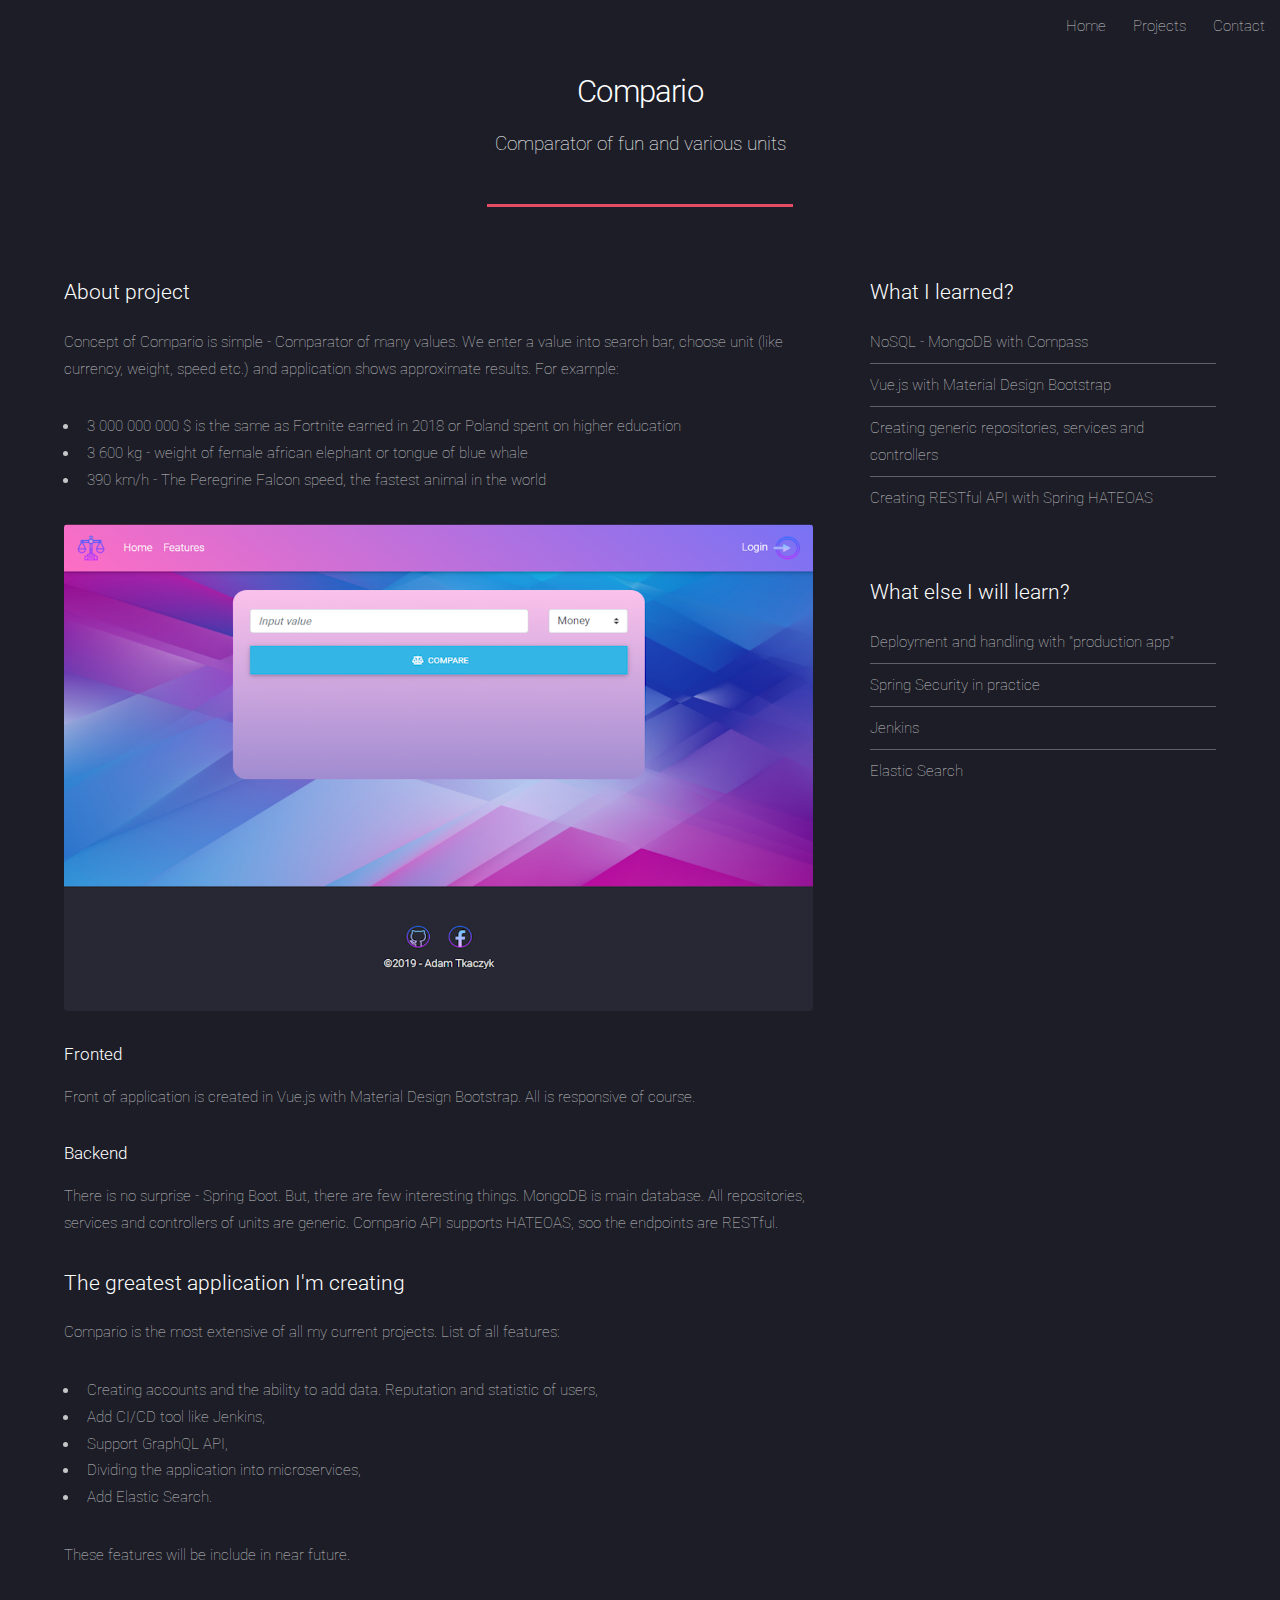
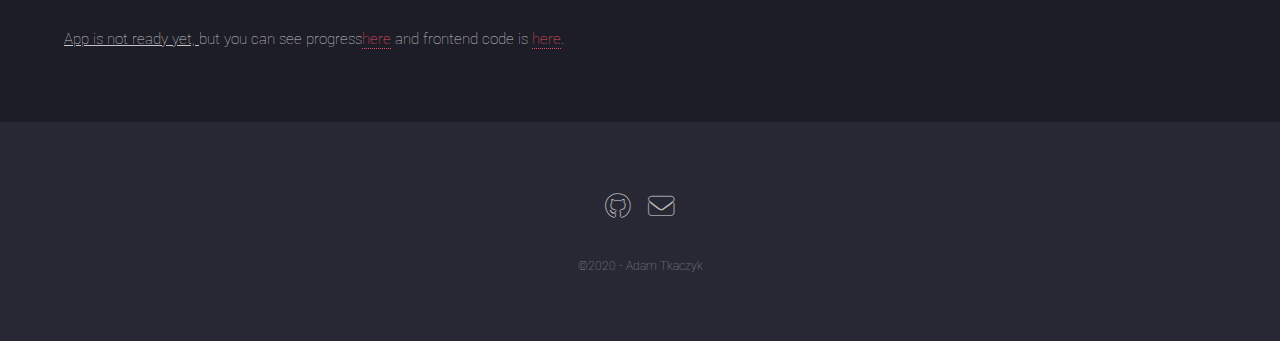
==== commit 96b9fd48: "update footer" ====
--- a/compario.html
+++ b/compario.html
@@ -138,16 +138,13 @@
     <!-- Footer -->
     <footer id="footer">
         <ul class="icons">
-            <li><a href="#" class="icon brands alt fa-twitter"><span class="label">Twitter</span></a></li>
-            <li><a href="#" class="icon brands alt fa-facebook-f"><span class="label">Facebook</span></a></li>
-            <li><a href="#" class="icon brands alt fa-linkedin-in"><span class="label">LinkedIn</span></a></li>
-            <li><a href="#" class="icon brands alt fa-instagram"><span class="label">Instagram</span></a></li>
-            <li><a href="#" class="icon brands alt fa-github"><span class="label">GitHub</span></a></li>
-            <li><a href="#" class="icon solid alt fa-envelope"><span class="label">Email</span></a></li>
+            <li><a href="https://github.com/ChromeGG" target="_blank" class="icon brands alt fa-github"><span
+                    class="label">GitHub</span></a></li>
+            <li><a href="mailto:kontakt.tkaczyk@gmail.com" target="_blank" class="icon solid alt fa-envelope"><span
+                    class="label">Email</span></a></li>
         </ul>
         <ul class="copyright">
-            <li>&copy; Untitled. All rights reserved.</li>
-            <li>Design: <a href="http://html5up.net">HTML5 UP</a></li>
+            <li>&copy;2020 - Adam Tkaczyk</li>
         </ul>
     </footer>
 
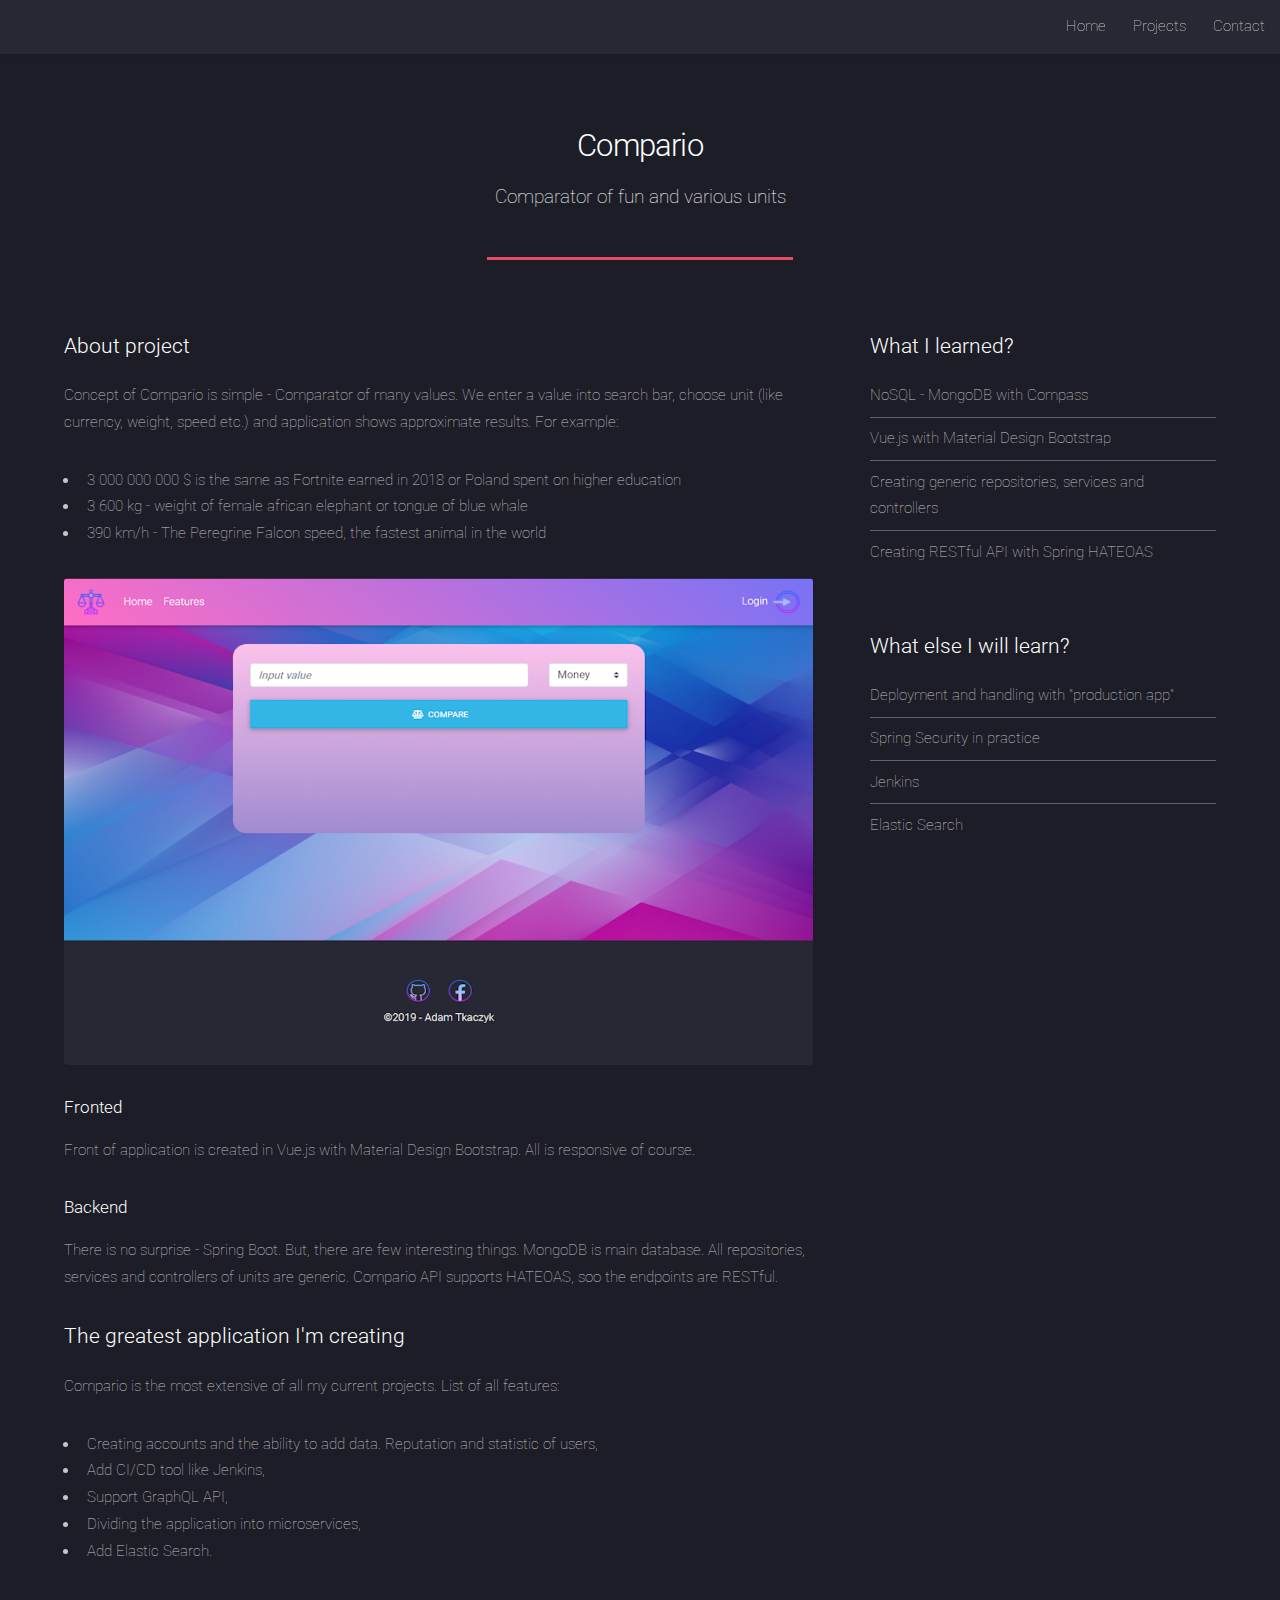
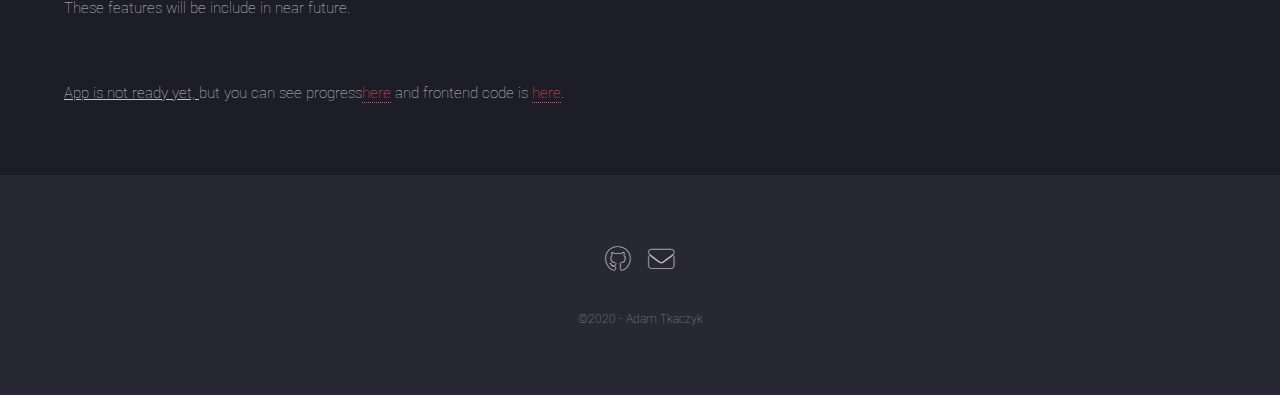
==== commit 322d8ed6: "update headers" ====
--- a/compario.html
+++ b/compario.html
@@ -21,7 +21,7 @@
         <link rel="stylesheet" href="assets/css/noscript.css"/>
     </noscript>
 </head>
-<body class="is-preload landing">
+<body>
 <div id="page-wrapper">
 
     <!-- Header -->
@@ -33,10 +33,10 @@
                 <li>
                     <a href="projects.html">Projects</a>
                     <ul>
+                        <li><a href="compario.html">Compar.io</a></li>
                         <li><a href="lanscreenshooter.html">Lan Screen Shooter</a></li>
+                        <li><a href="ifrequency.html">iFrequency</a></li>
                         <li><a href="foodorderappbackend.html">Food Order App - Backend</a></li>
-                        <li><a href="ifrequency.html">iFrequency</a></li>
-                        <li><a href="compario.html">Compar.io</a></li>
                     </ul>
                 </li>
                 <li><a href="contact.html">Contact</a></li>
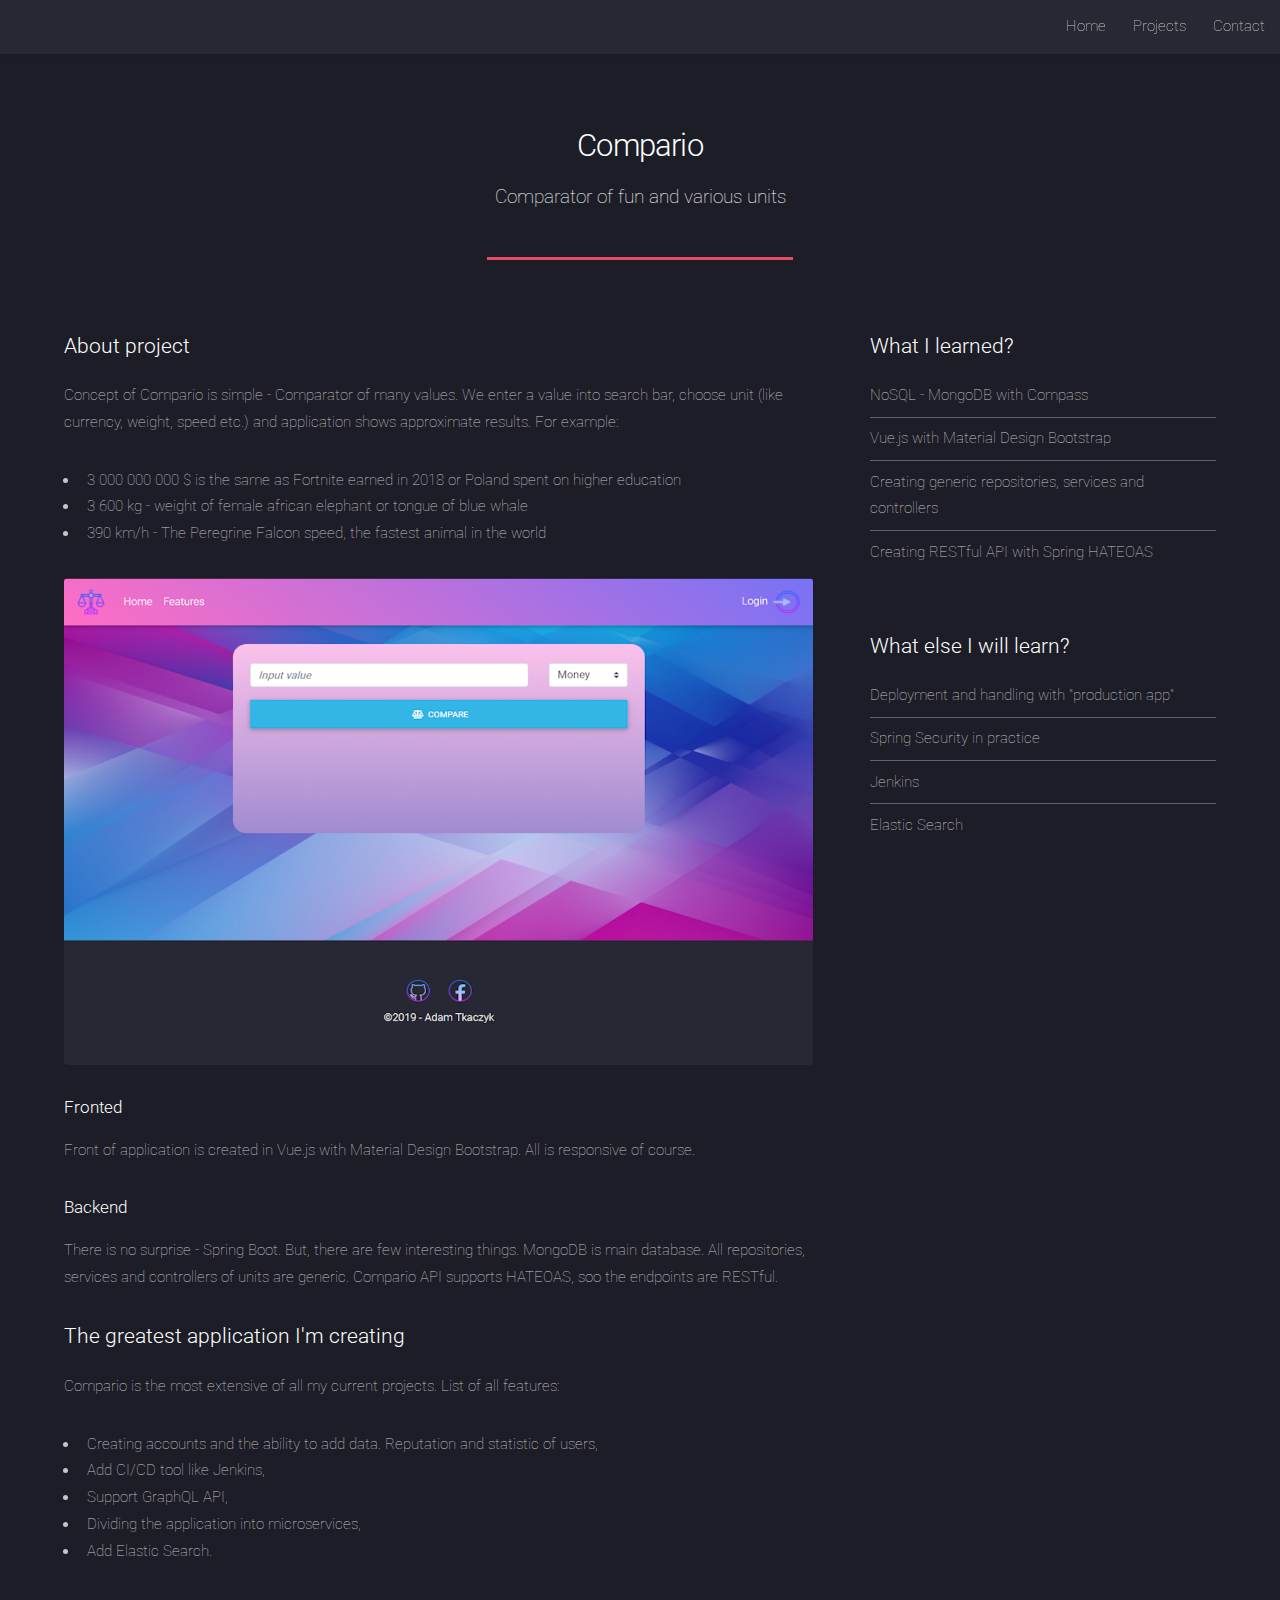
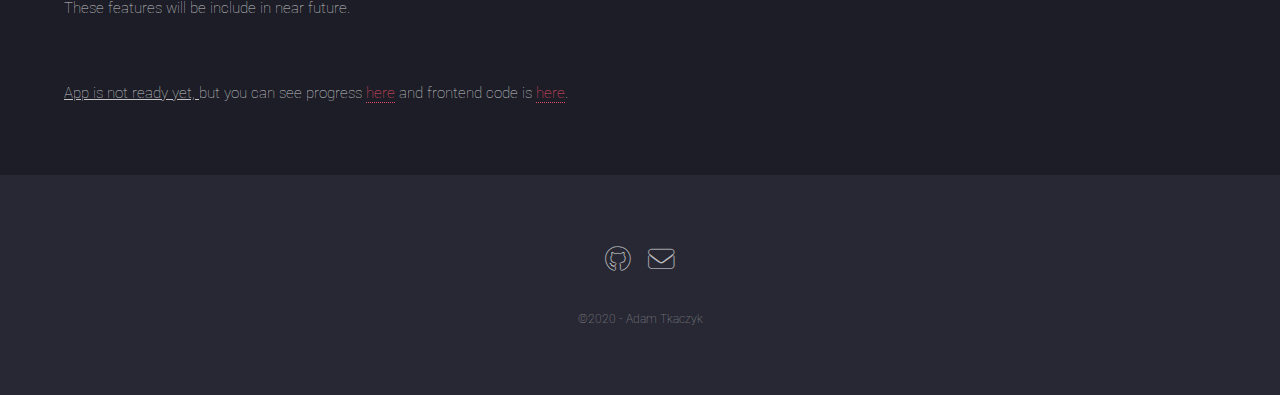
==== commit 154a5b09: "add pictures to the index.html" ====
--- a/compario.html
+++ b/compario.html
@@ -96,7 +96,7 @@
 
                         <br>
 
-                        <p><u> App is not ready yet, </u> but you can see progress<a
+                        <p><u> App is not ready yet, </u> but you can see progress <a
                                 href="https://github.com/ChromeGG/compario"
                                 target="_blank">here</a>
                             and frontend code is <a href="https://github.com/ChromeGG/compario-front"> here</a>.</p>
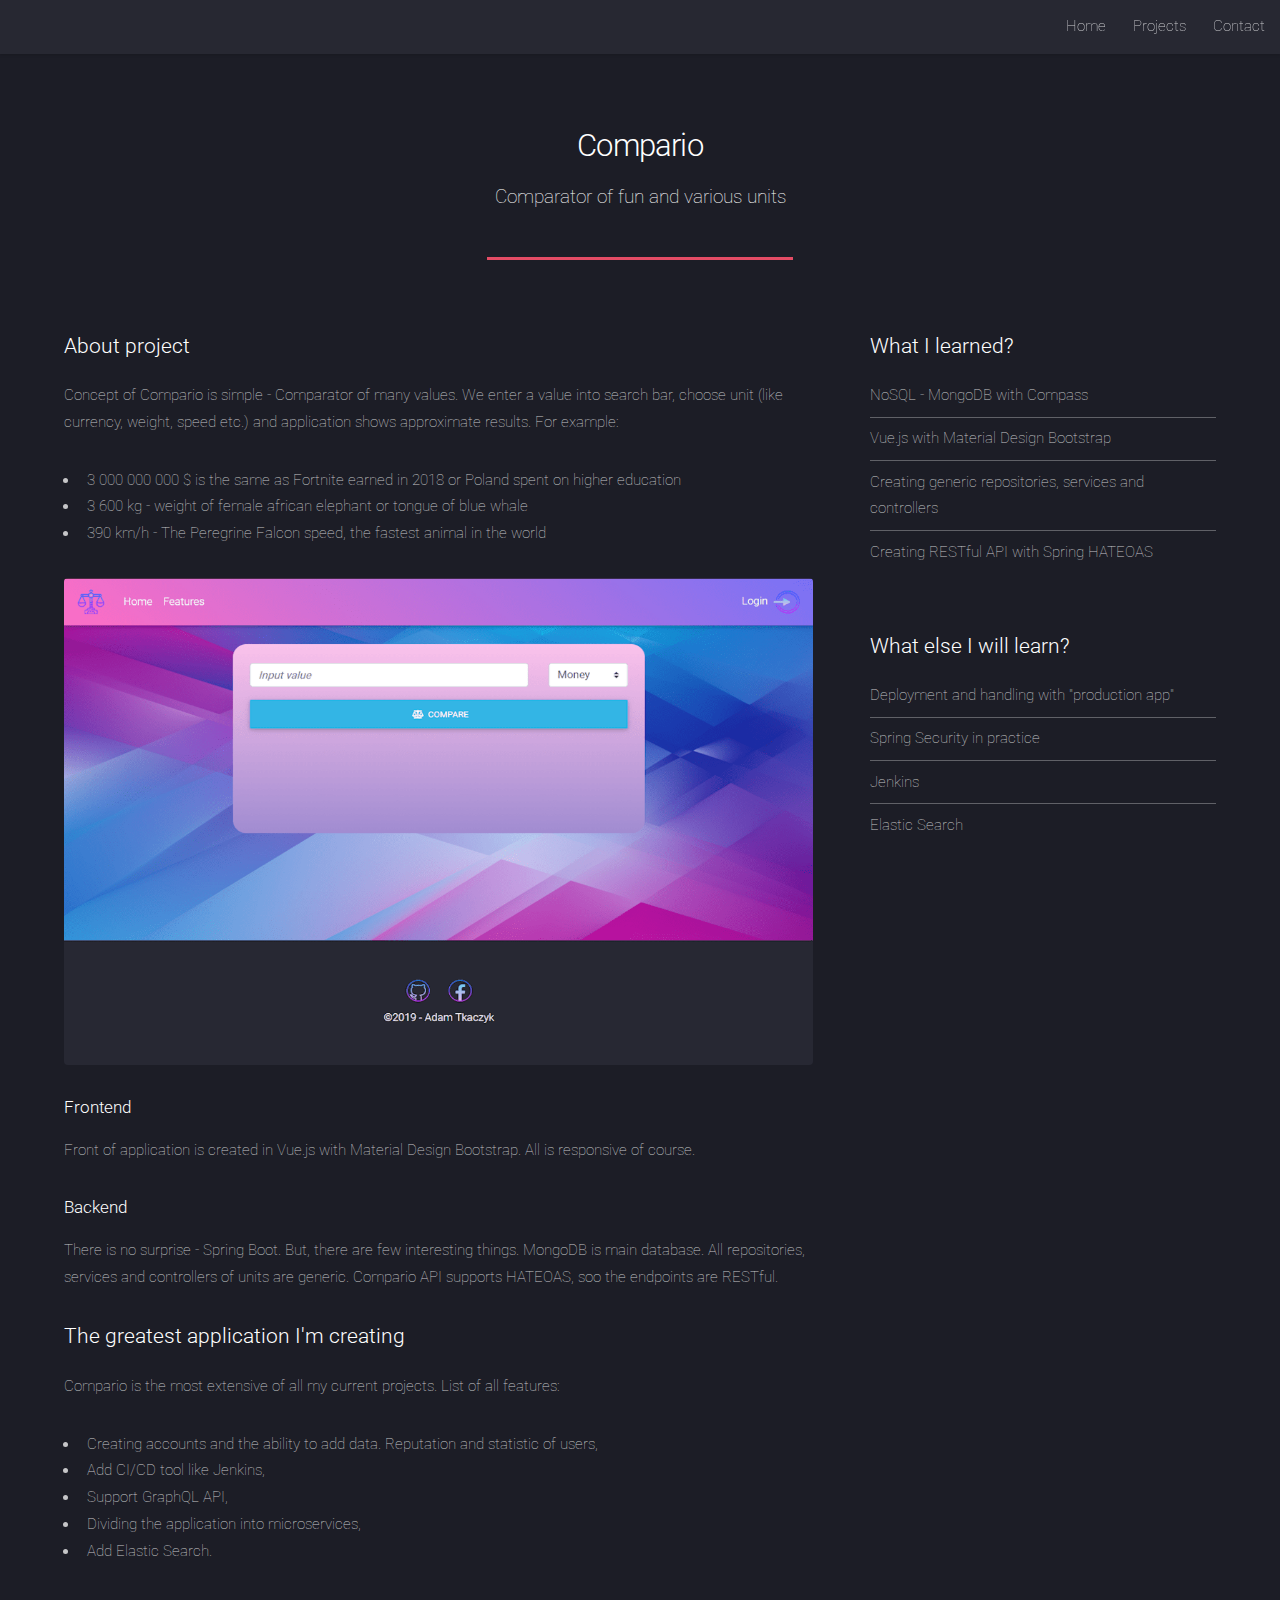
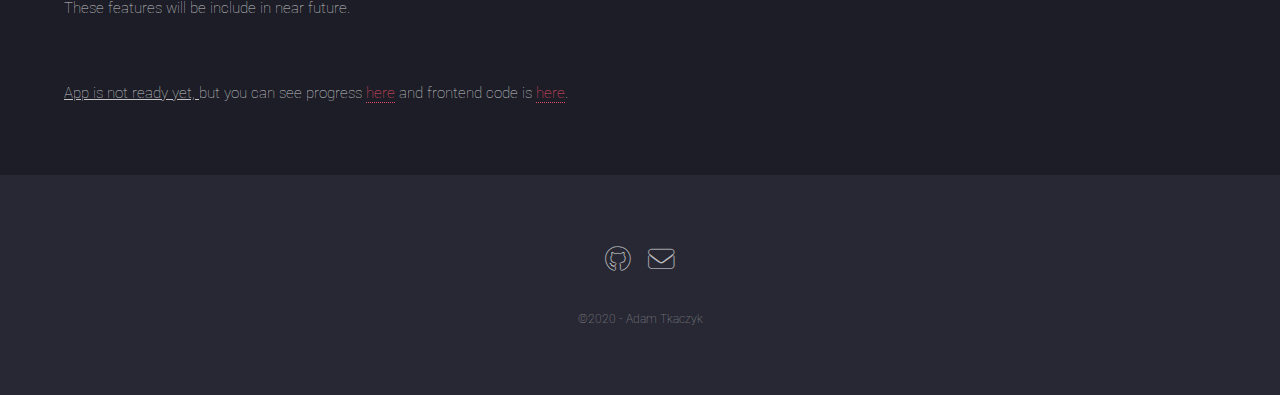
==== commit 3ead754f: "delete redundant text and image optimized" ====
--- a/compario.html
+++ b/compario.html
@@ -73,7 +73,7 @@
 
                         <img src="images/compario/compario.png" class="image fit" alt="compario-front">
 
-                        <h4>Fronted</h4>
+                        <h4>Frontend</h4>
                         <p>Front of application is created in Vue.js with Material Design Bootstrap. All is responsive
                             of course.</p>
 
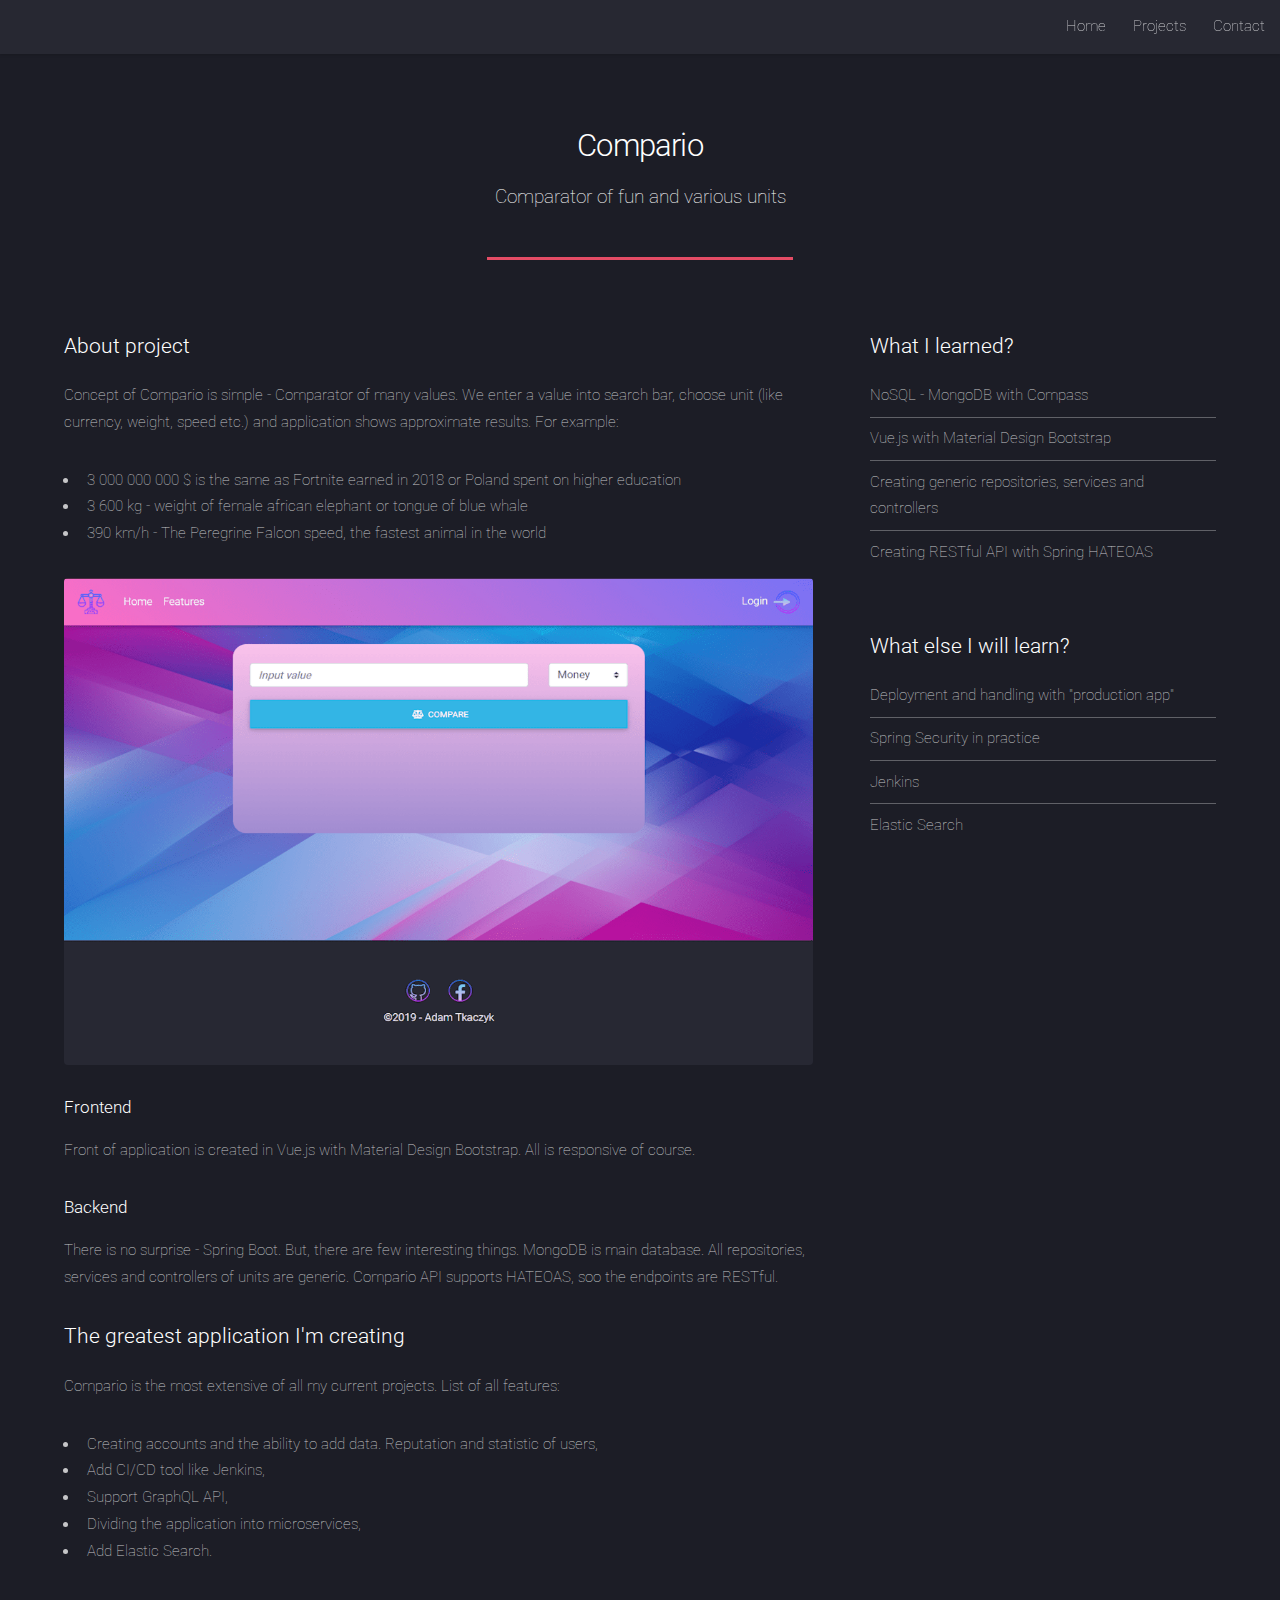
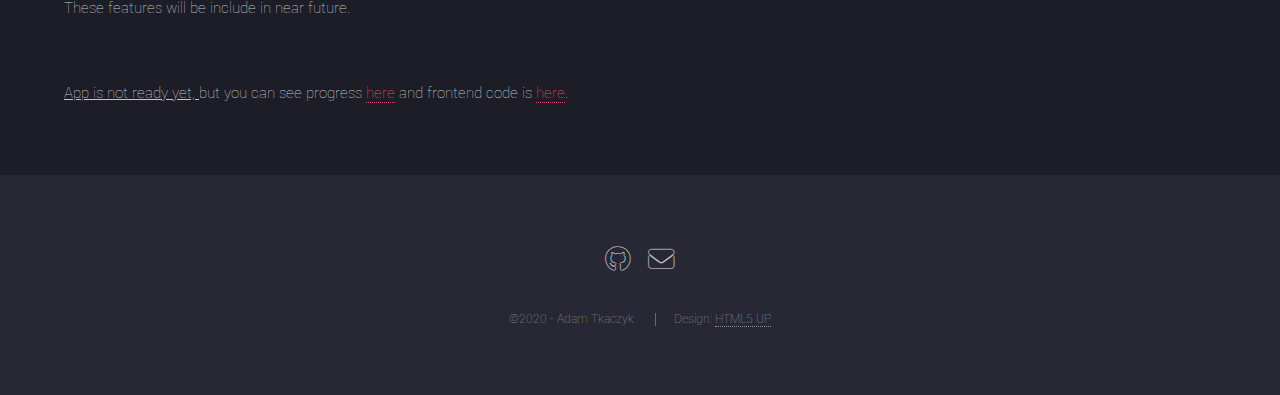
==== commit 787dc0f4: "add credits to footer" ====
--- a/compario.html
+++ b/compario.html
@@ -145,6 +145,7 @@
         </ul>
         <ul class="copyright">
             <li>&copy;2020 - Adam Tkaczyk</li>
+            <li>Design: <a href="http://html5up.net">HTML5 UP</a></li>
         </ul>
     </footer>
 
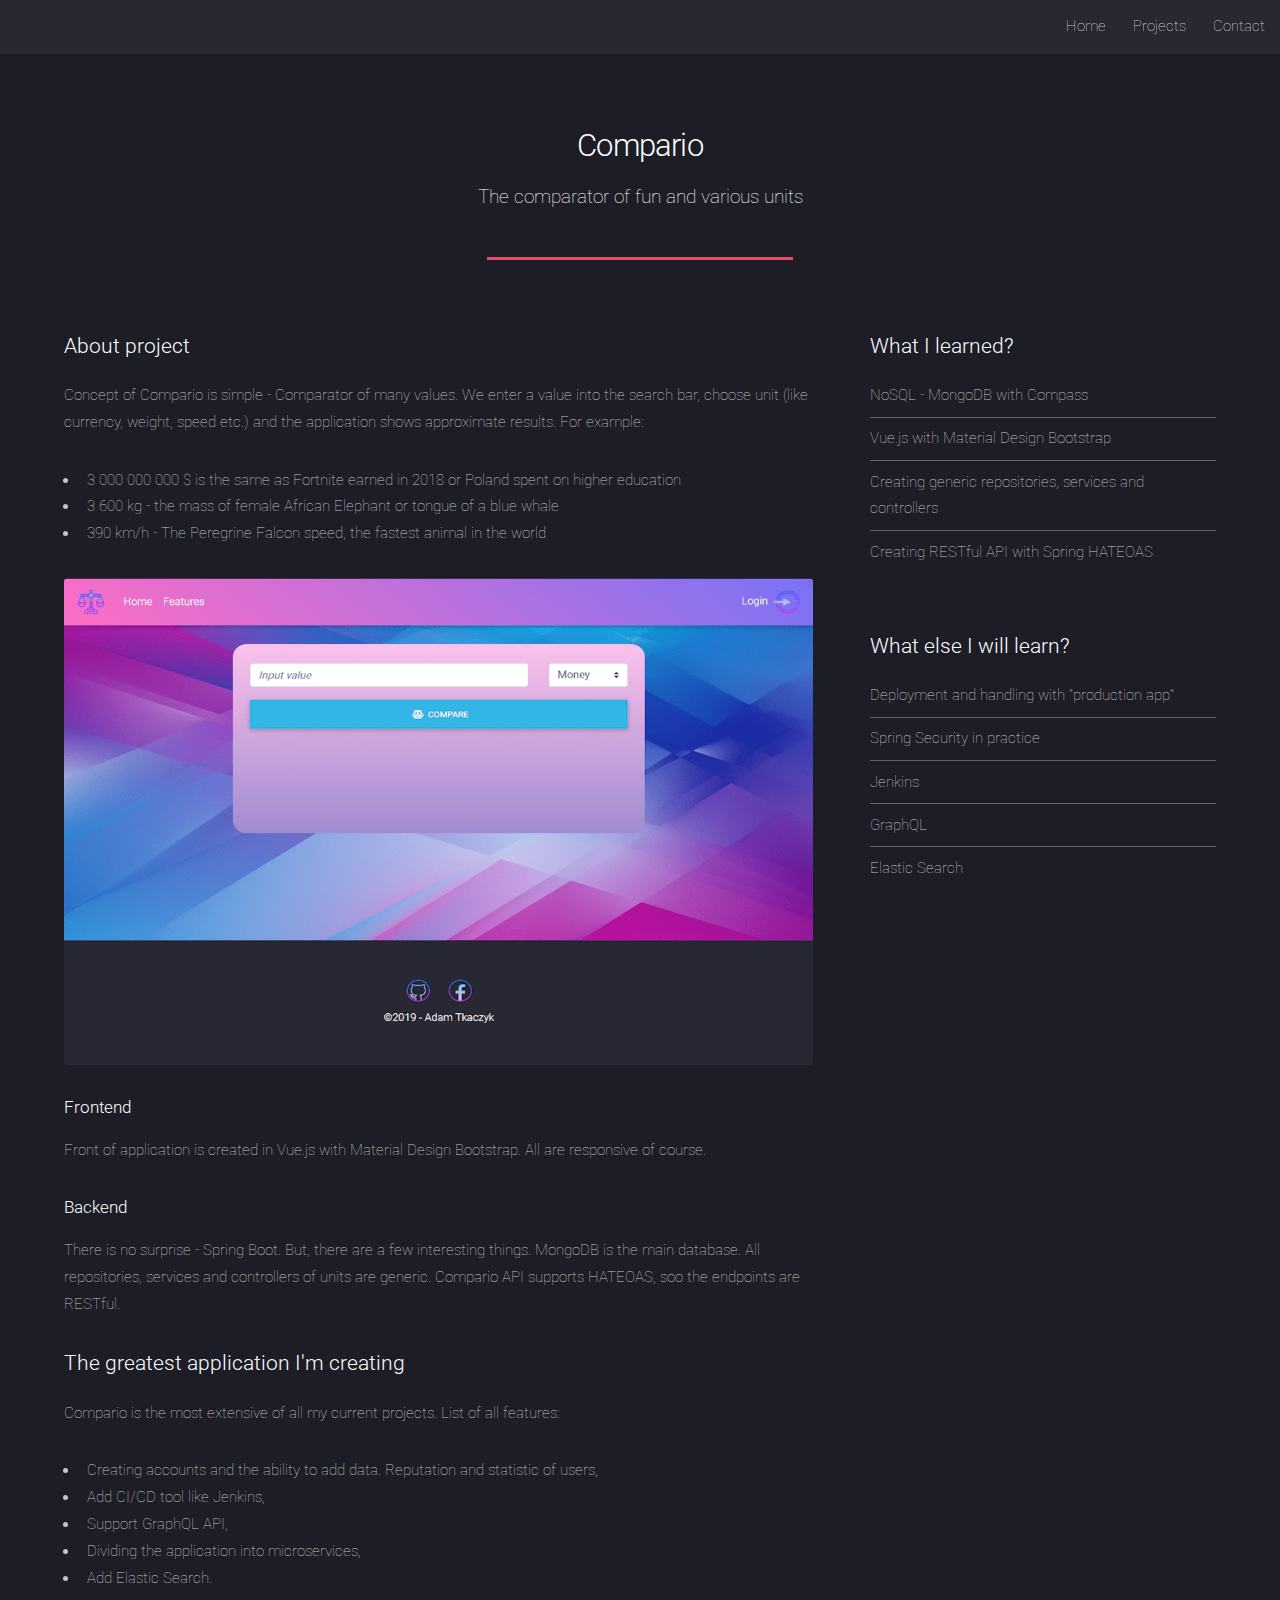
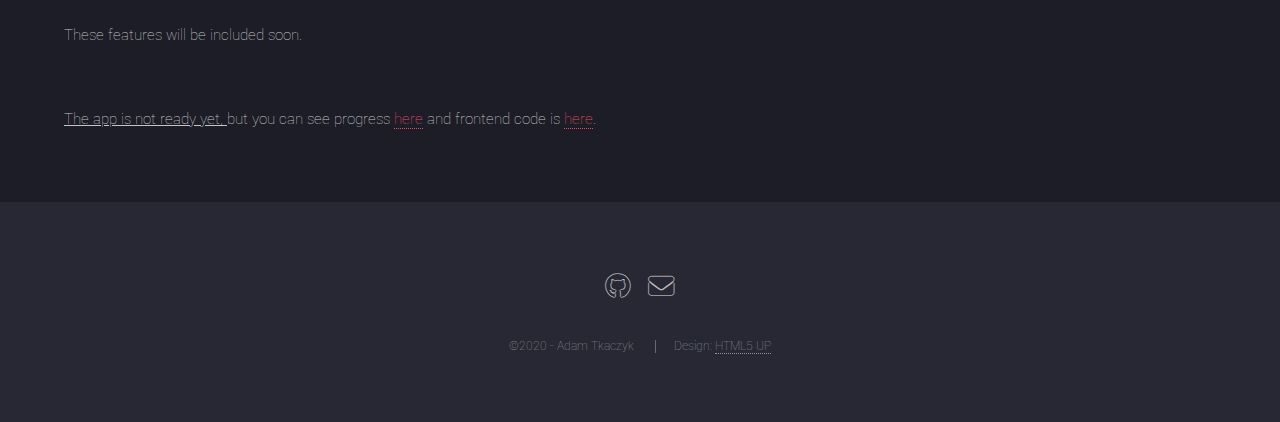
==== commit 49ab6c07: "Verify by Grammarly" ====
--- a/compario.html
+++ b/compario.html
@@ -49,7 +49,7 @@
         <div class="container">
             <header class="major">
                 <h2>Compario</h2>
-                <p>Comparator of fun and various units</p>
+                <p>The comparator of fun and various units</p>
             </header>
             <div class="row gtr-150">
                 <div class="col-8 col-12-medium">
@@ -58,15 +58,16 @@
                     <section id="content">
 
                         <h3>About project</h3>
-                        <p>Concept of Compario is simple - Comparator of many values. We enter a value into search bar,
-                            choose unit (like currency, weight, speed etc.) and application shows approximate results.
-                            For
-                            example:</p>
+                        <p>Concept of Compario is simple - Comparator of many values. We enter a value into the search
+                            bar,
+                            choose unit (like currency, weight, speed etc.) and the application shows approximate
+                            results.
+                            For example:</p>
                         <ul>
                             <li>3 000 000 000 $ is the same as Fortnite earned in 2018 or Poland spent on higher
                                 education
                             </li>
-                            <li>3 600 kg - weight of female african elephant or tongue of blue whale</li>
+                            <li>3 600 kg - the mass of female African Elephant or tongue of a blue whale</li>
                             <li>390 km/h - The Peregrine Falcon speed, the fastest animal in the world</li>
                         </ul>
 
@@ -74,13 +75,14 @@
                         <img src="images/compario/compario.png" class="image fit" alt="compario-front">
 
                         <h4>Frontend</h4>
-                        <p>Front of application is created in Vue.js with Material Design Bootstrap. All is responsive
+                        <p>Front of application is created in Vue.js with Material Design Bootstrap. All are responsive
                             of course.</p>
 
                         <h4>Backend</h4>
-                        <p>There is no surprise - Spring Boot. But, there are few interesting things. MongoDB is main
-                            database. All repositories, services and controllers of units are generic. Compario API
-                            supports HATEOAS, soo the endpoints are RESTful.</p>
+                        <p>There is no surprise - Spring Boot. But, there are a few interesting things. MongoDB is the
+                            main database. All repositories, services and controllers of units are generic. Compario API
+                            supports HATEOAS, soo the endpoints are RESTful.
+                        </p>
 
                         <h3>The greatest application I'm creating</h3>
                         <p>Compario is the most extensive of all my current projects. List of all features:</p>
@@ -92,14 +94,15 @@
                             <li>Add Elastic Search.</li>
                         </ul>
 
-                        <p>These features will be include in near future. </p>
+                        <p>These features will be included soon.</p>
 
                         <br>
 
-                        <p><u> App is not ready yet, </u> but you can see progress <a
+                        <p><u>The app is not ready yet, </u> but you can see progress <a
                                 href="https://github.com/ChromeGG/compario"
                                 target="_blank">here</a>
-                            and frontend code is <a href="https://github.com/ChromeGG/compario-front"> here</a>.</p>
+                            and frontend code is <a href="https://github.com/ChromeGG/compario-front" target="_blank">
+                                here</a>.</p>
                     </section>
 
                 </div>
@@ -125,6 +128,7 @@
                                 <li>Deployment and handling with "production app"</li>
                                 <li>Spring Security in practice</li>
                                 <li>Jenkins</li>
+                                <li>GraphQL</li>
                                 <li>Elastic Search</li>
                             </ul>
                         </section>
@@ -145,7 +149,7 @@
         </ul>
         <ul class="copyright">
             <li>&copy;2020 - Adam Tkaczyk</li>
-            <li>Design: <a href="http://html5up.net">HTML5 UP</a></li>
+            <li>Design: <a href="https://html5up.net">HTML5 UP</a></li>
         </ul>
     </footer>
 
--- a/assets/css/main.css
+++ b/assets/css/main.css
@@ -3454,7 +3454,7 @@
 #banner {
     background-attachment: fixed;
     background-color: #272833;
-    background-image: url("../../images/code-background.jpg");
+    background-image: url("../../images/background.jpg");
     background-position: center center;
     background-size: cover;
     box-shadow: 0 0.25em 0.5em 0 rgba(0, 0, 0, 0.25);
@@ -3473,10 +3473,10 @@
 }
 
 #banner:after {
-    background-image: -moz-linear-gradient(top, rgba(23, 24, 32, 0.95), rgba(23, 24, 32, 0.95)), url("images/overlay.png");;
-    background-image: -webkit-linear-gradient(top, rgba(23, 24, 32, 0.95), rgba(23, 24, 32, 0.95)), url("images/overlay.png");;
-    background-image: -ms-linear-gradient(top, rgba(23, 24, 32, 0.95), rgba(23, 24, 32, 0.95)), url("images/overlay.png");;
-    background-image: linear-gradient(top, rgba(23, 24, 32, 0.95), rgba(23, 24, 32, 0.95)), url("images/overlay.png");;
+    background-image: -moz-linear-gradient(top, rgba(23, 24, 32, 0.85), rgba(23, 24, 32, 0.85)), url("images/overlay.png");;
+    background-image: -webkit-linear-gradient(top, rgba(23, 24, 32, 0.85), rgba(23, 24, 32, 0.85)), url("images/overlay.png");;
+    background-image: -ms-linear-gradient(top, rgba(23, 24, 32, 0.85), rgba(23, 24, 32, 0.85)), url("images/overlay.png");;
+    background-image: linear-gradient(top, rgba(23, 24, 32, 0.85), rgba(23, 24, 32, 0.85)), url("images/overlay.png");;
     content: '';
     display: block;
     height: 100%;
